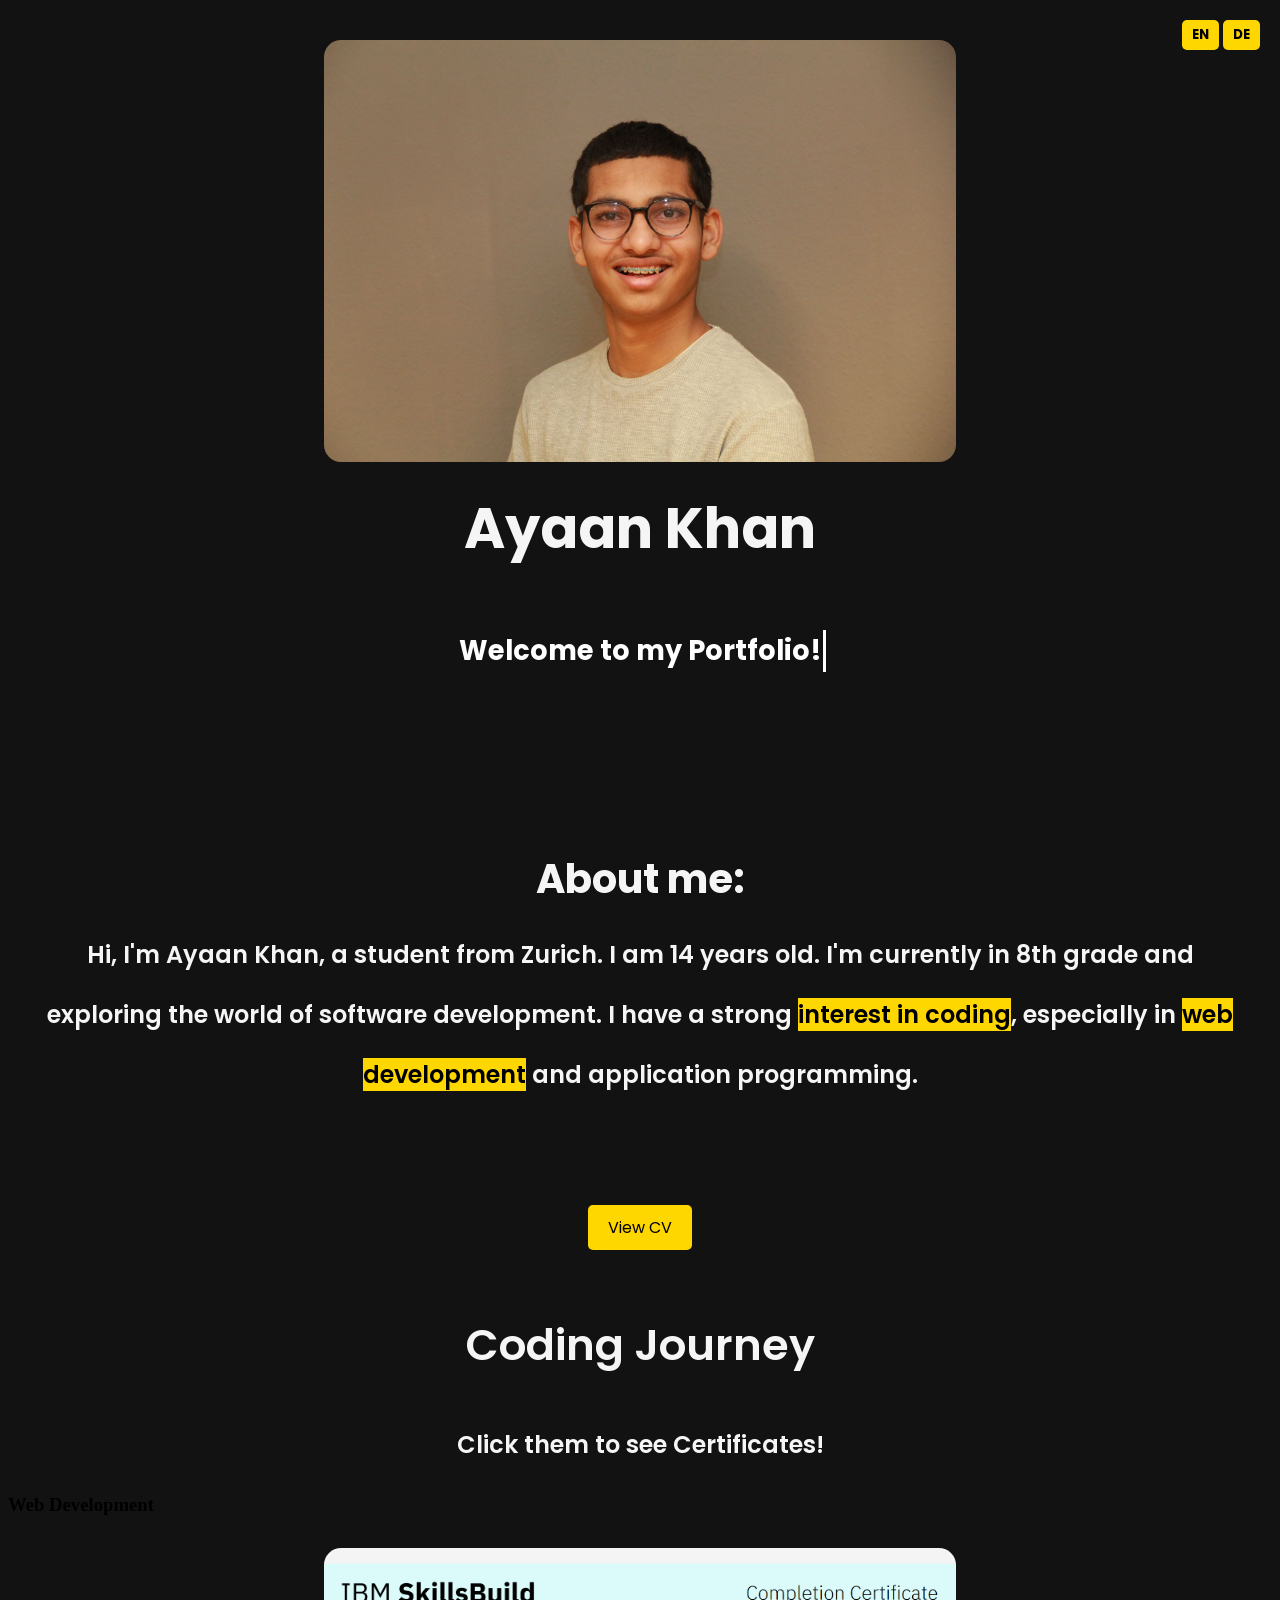
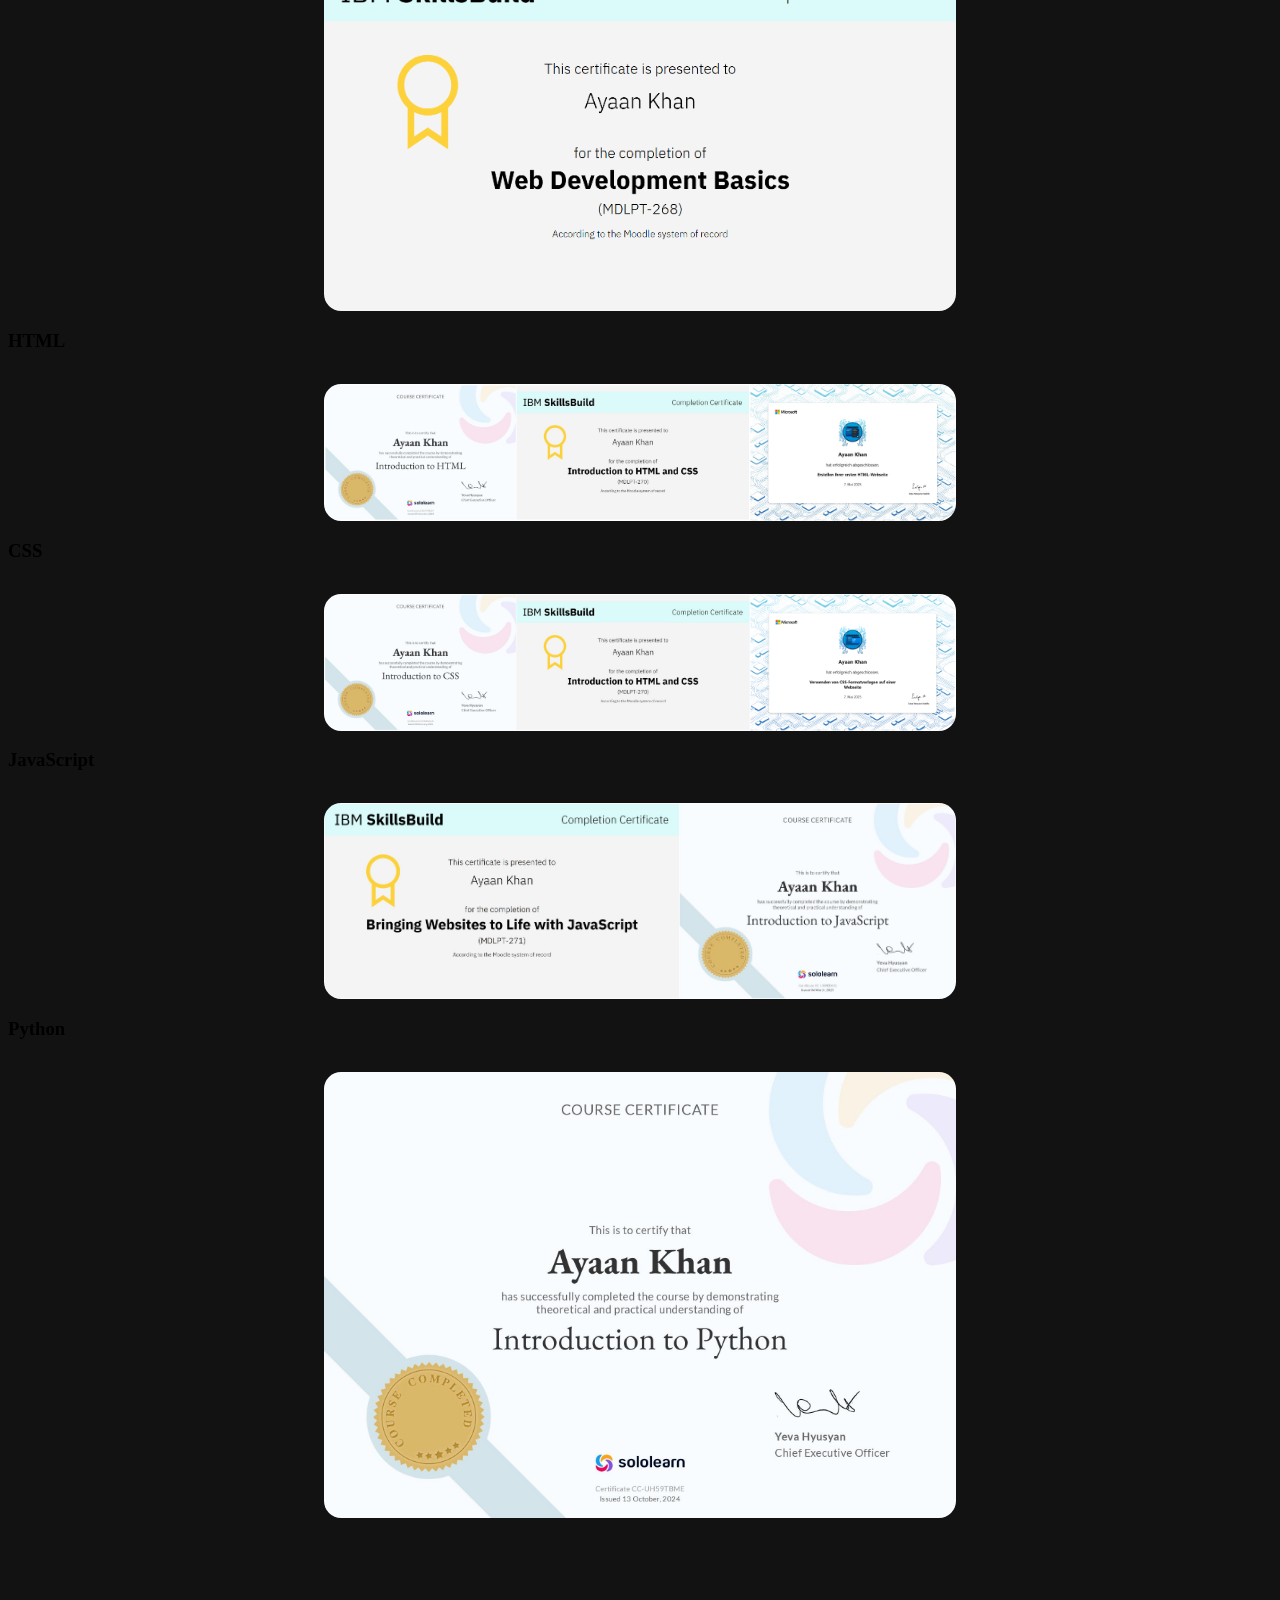
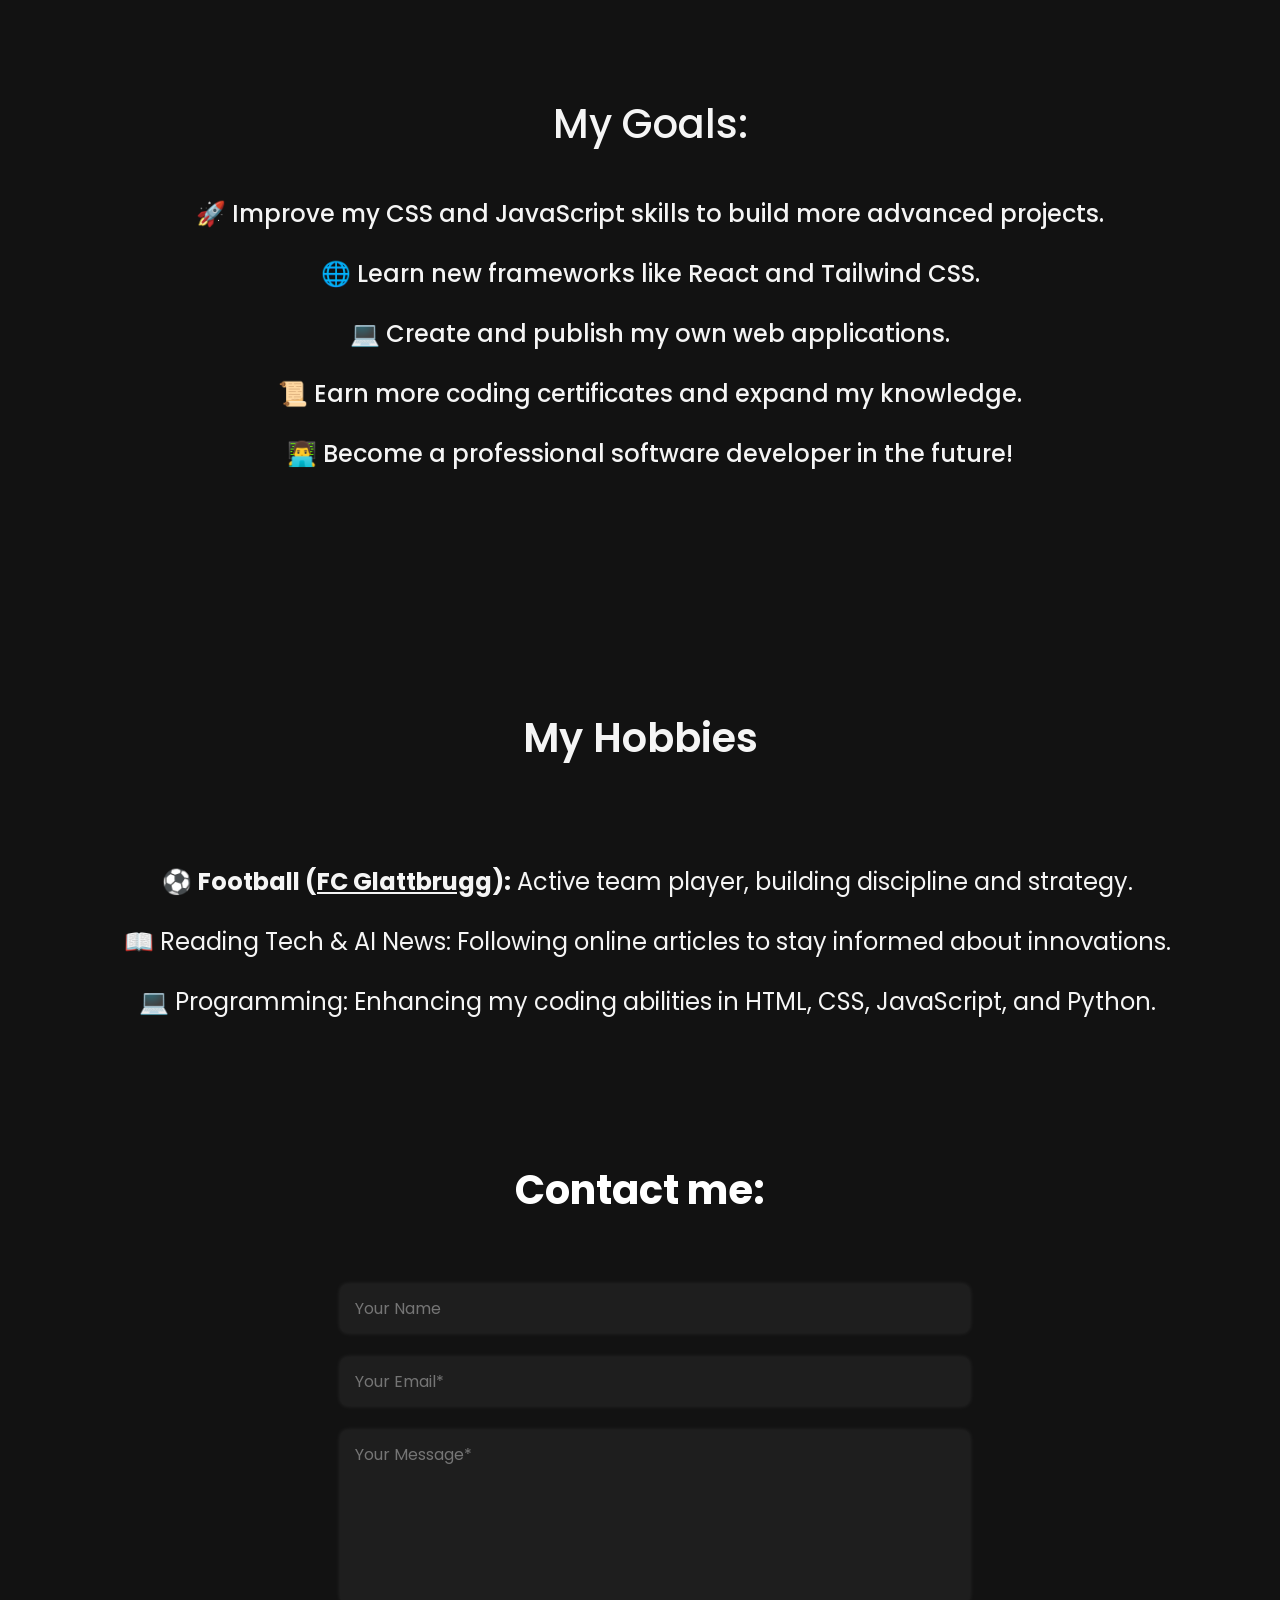
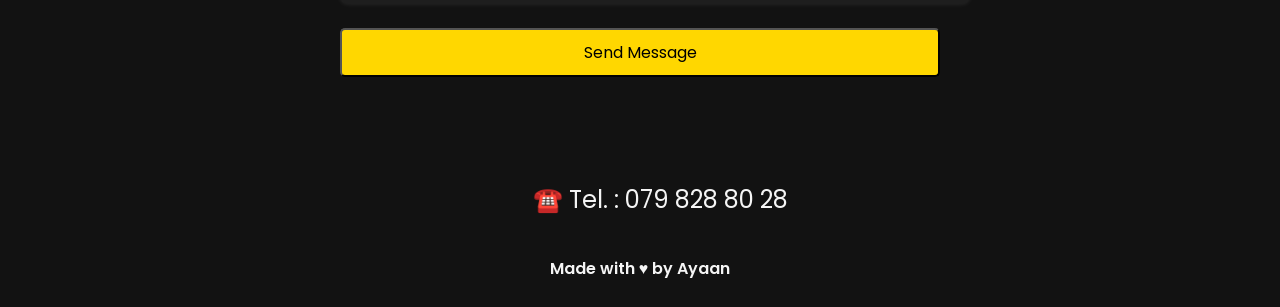
==== index.html @ 6a1c7339 "Update index.html" ====
<!DOCTYPE html>
<html lang="en">
  <head>
    <meta charset="UTF-8" />
    <meta name="viewport" content="width=device-width, initial-scale=1.0" />
    <link rel="stylesheet" href="style.css" />
    <link rel="preconnect" href="https://fonts.googleapis.com" />
    <link rel="preconnect" href="https://fonts.gstatic.com" crossorigin />
    <link rel="icon" type="image/png" href="android-chrome-192x192.png" />
    <link
      href="https://fonts.googleapis.com/css2?family=Poppins:wght@100;400;700&display=swap"
      rel="stylesheet"
    />
    <link href="https://unpkg.com/aos@2.3.1/dist/aos.css" rel="stylesheet" />
    <title>Ayaan Portfolio</title>
  </head>

  <body>
    <script>
      function reloadPage() {
        location.reload();
      }
    </script>
    <div class="language-switch">
      <button onclick="reloadPage()">EN</button>
      <button onclick="setLanguage('de')">DE</button>
    </div>

    <div data-aos="fade-down" data-aos-anchor-placement="top-bottom" data-aos-duration="1000">
      <img src="Ayaan_Photo1.jpeg" alt="" />
    </div>

    <h1 class="ayaan" data-lang-en="Ayaan Khan" data-lang-de="Ayaan Khan">
      Ayaan Khan
    </h1>

    <div class="container">
      <div>
        <h3 class="heading" data-lang-en="Welcome to my Portfolio!" data-lang-de="Willkommen in meinem Portfolio!">
          Welcome to my Portfolio!
        </h3>
      </div>
    </div>

    <div data-aos="fade-up" data-aos-duration="3000">
      <h5 class="text" data-lang-en="About me:" data-lang-de="Über mich:">About me:</h5>
      <p class="about_me" data-lang-en="Hi, I'm Ayaan Khan..." data-lang-de="Hallo, ich bin Ayaan Khan...">
        Hi, I'm Ayaan Khan, a student from Zurich. I am 14 years old. I'm currently in 8th grade and exploring the world of software development.
        I have a strong <span>interest in coding</span>, especially in <span>web development</span> and application programming.
      </p>
    </div>

    <div class="container" data-aos="fade-up" data-aos-duration="3000">
      <a href="CV_Aktuell_Bearbeitung.pdf" target="_blank" class="CV">View CV</a>
    </div>

    <div data-aos="fade-up" data-aos-duration="3000">
      <p class="dont_read" data-lang-en="Coding Journey" data-lang-de="Programmierreise">Coding Journey</p>
    </div>

    <div data-aos="fade-up" data-aos-duration="2500">
      <p class="hi" data-lang-en="Click them to see Certificates!" data-lang-de="Klicken Sie darauf, um Zertifikate zu sehen!">
        Click them to see Certificates!
      </p>
    </div>

    <section class="coding-journey">

  <div class="certificates-grid">
    <div class="certificate-item">
      <h3>Web Development</h3>
      <img src="IBM_Web development basics.png" alt="Web Development Certificate">
    </div>
    <div class="certificate-item">
      <h3>HTML</h3>
      <img src="Ayaan_HTML_Diplome.jpg" alt="HTML Certificate">
    </div>
    <div class="certificate-item">
      <h3>CSS</h3>
      <img src="Ayaan_CSS_Diplome.png" alt="CSS Certificate">
    </div>
    <div class="certificate-item">
      <h3>JavaScript</h3>
      <img src="Ayaan_JavaScript_Diplome.jpg" alt="JavaScript Certificate">
    </div>
    <div class="certificate-item">
      <h3>Python</h3>
      <img src="Ayaan_Diplom_Python.jpg" alt="Python Certificate">
    </div>
  </div>
</section>
    <!-- End Certificates -->

    <div data-aos="fade-up" data-aos-duration="3000"><p class="See"><br /></p></div>

    <div data-aos="fade-up" data-aos-duration="3000">
      <ul class="Goals">
        <li class="my_Goals" data-lang-en="My Goals:" data-lang-de="Meine Ziele:">My Goals:</li>
        <li data-lang-en="🚀 Improve my CSS..." data-lang-de="🚀 Verbessere meine CSS...">
          🚀 Improve my CSS and JavaScript skills to build more advanced projects.
        </li>
        <li data-lang-en="🌐 Learn new frameworks..." data-lang-de="🌐 Lerne neue Frameworks...">
          🌐 Learn new frameworks like React and Tailwind CSS.
        </li>
        <li data-lang-en="💻 Create and publish..." data-lang-de="💻 Erstelle und veröffentliche...">
          💻 Create and publish my own web applications.
        </li>
        <li data-lang-en="📜 Earn more coding..." data-lang-de="📜 Verdiene mehr Programmierzertifikate...">
          📜 Earn more coding certificates and expand my knowledge.
        </li>
        <li data-lang-en="👨‍💻 Become a professional..." data-lang-de="👨‍💻 Werde ein professioneller...">
          👨‍💻 Become a professional software developer in the future!
        </li>
      </ul>
    </div>

    <div data-aos="fade-up" data-aos-duration="3000"><p class="See"><br /></p></div>

    <div data-aos="fade-up" data-aos-duration="900">
      <p data-lang-en="My Hobbies" data-lang-de="Meine Hobbys">My Hobbies</p>
      <ul class="hobbies">
        <li>⚽️ <strong>Football (<a class="fcglattbrugg" href="https://www.fcglattbrugg.ch/" target="_blank">FC Glattbrugg</a>):</strong> Active team player, building discipline and strategy.</li>
        <li>📖 Reading Tech & AI News: Following online articles to stay informed about innovations.</li>
        <li>💻 Programming: Enhancing my coding abilities in HTML, CSS, JavaScript, and Python.</li>
      </ul>
    </div>

    <h6 class="heading_" data-lang-en="Contact me:" data-lang-de="Kontaktiere mich:">Contact me:</h6>

    <div class="contact-form-container" data-aos="fade-up" data-aos-duration="900">
      <form action="https://formsubmit.co/ayaan.khan@sus-opfikon.ch" method="POST" class="contact-form">
        <input type="text" id="name" name="name" class="input" placeholder="Your Name" />
        <input type="email" id="email" name="email" class="input" placeholder="Your Email*" required />
        <textarea id="message" name="message" class="input" rows="6" placeholder="Your Message*" required></textarea>
        <button type="submit" class="CV">Send Message</button>
        <input type="hidden" name="_next" value="https://ayaan-software.github.io/Portfolio/" />
        <input type="hidden" name="_autoresponse" value="Hello, Thank you for reaching out..." />
      </form>
    </div>

    <ul class="div1"><li class="Contact">☎️ Tel. : 079 828 80 28</li></ul>

    <script src="https://unpkg.com/aos@2.3.1/dist/aos.js"></script>
    <script>
      AOS.init();
      function setLanguage(language) {
        const elements = document.querySelectorAll("[data-lang-en]");
        elements.forEach((element) => {
          const key = element.classList[0];
          if (language === "en") {
            element.innerText = element.getAttribute("data-lang-en");
          } else if (language === "de") {
            element.innerText = element.getAttribute("data-lang-de");
          }
        });
      }
    </script>

    <p class="end">Made with ♥ by Ayaan</p>
  </body>
</html>
---- style.css ----
body {
  background-color: #121212;
}


.ayaan {
  font-family: poppins;
  color: #f5f5f5;
  font-size: 3.5rem;
  text-align: center;
  margin-top: 1.5rem;
  margin-bottom: 10px;
  text-decoration: none;
}


html, body {
  max-width: 100%;
  overflow-x: hidden;
}


.container {
  display: flex;
  justify-content: center;
  font-family: poppins;
  color: white;
  font-size: 2.5rem;
  text-align: center;
  margin-top: 2rem;
  padding: bottom 110px;
  margin-inline: auto;
  white-space: nowrap;
  
  
}
.container h3 {
  font-family: Poppins;
  color: #ffffff;
  font-size: 1.7rem;
  margin-inline: auto;
  overflow: hidden;
  white-space: nowrap;
  border-right: 3px solid #ffffff;
  animation: typing 3s steps(22) forwards, blink 0.7s step-end infinite;
}

@keyframes typing {
  from {
    width: 0;
  }
  to {
    width: 100%;
  }
}

@keyframes blink {
  50% {
    border-color: transparent;
  }

}




.heading_ {
  font-family: poppins;
  color: white;
  font-size: 2.5rem;
  text-align: center;
  margin-top: 2rem;
  padding: bottom 50px;
  margin-bottom: 50px;
}

.Skills {
  font-family: poppins;
  color: #f5f5f5;
  font-size: 1.5rem;
  text-align: center;
  margin-top: 1rem;
  margin-bottom: 100px;
  text-decoration: none;
}

.about_me {
  font-family: poppins;
  color: #f5f5f5;
  font-size: 1.5rem;
  text-align: center;
  margin-top: 1rem;
  margin-bottom: 100px;
  margin-left: 30px;
  margin-right: 30px;
  text-decoration: none;
}

.text {
  font-family: poppins;
  color: #f5f5f5;
  font-size: 2.5rem;
  text-align: center;
  margin-top: 150px;
  margin-bottom: 10px;
}

img {
  display: block;
  margin-left: auto;
  margin-right: auto;
  width: 50%;
  height: auto;
  border-radius: 17px;
  margin-top: 2rem;

}

.container {
  display: flex;
  justify-content: center;
  align-items: center;
}

.CV {
  font-family: poppins;
  display: inline-block;
  background-color: #ffd700;
  color: #000;
  padding: 10px 20px;
  font-size: 16px;
  text-decoration: none;
  border-radius: 5px;
  transition: 0.6s ease-in-out;
  margin-bottom: 25px;
}

.CV:hover {
  background-color: #ffa500;
}

span {
  background-color: #ffd700;
  color: #000;
}

.Contact {
  font-family: poppins;
  color: #f5f5f5;
  font-size: 1.5rem;
  text-align: center;
  margin-top: 0.5rem;
  text-decoration: none;
  list-style: none;
  padding-left: 0;
  margin-bottom: 1rem;
}

.div1 {
  justify-content: center;
  align-items: center;
  margin-top: 2rem;
  margin-bottom: 2rem;
}

.See {
  font-family: poppins;
  color: #f5f5f5;
  font-size: 1.5rem;
  text-align: center;
}

.Links {
  font-family: poppins;
  color: #f5f5f5;
  font-size: 1.5rem;
  text-align: center;
  margin-top: 1rem;
  margin-bottom: 10px;
  text-decoration: underline;
}

.dont_read {
  font-family: poppins;
  color: #f5f5f5;
  font-size: 2.7rem;
  text-align: center;
  margin-top: 1rem;
  margin-bottom: 10px;
  text-decoration: none;
}

.Goals {
  font-family: poppins;
  color: #f5f5f5;
  font-size: 1.5rem;
  text-align: center;
  margin-top: 5rem;
  margin-bottom: 8rem;
  margin-left: -20px;
  text-decoration: none;
  line-height: 2.5;
  list-style-type: none;
  font-weight: 500;
}

.my_Goals {
  font-family: poppins;
  color: #f5f5f5;
  font-size: 2.5rem;
  text-align: center;
  margin-top: 1rem;
  margin-bottom: 10px;
  text-decoration: none;
  list-style-type: none;
}

.hobbies {
   margin-left: -25px;
  font-family: poppins;
  color: #f5f5f5;
  font-size: 1.5rem;
  text-align: center;
  margin-top: 4rem;
  margin-bottom: 8rem;
  text-decoration: none;
  line-height: 2.5;
  list-style-type: none;
}

p {
  font-family: poppins;
  color: #f5f5f5;
  font-size: 2.5rem;
  text-align: center;
  margin-top: 1rem;
  margin-bottom: 10px;
  text-decoration: none;
  list-style-type: none;
  line-height: 2.5;
  font-weight: 600;
}

.hi {
  font-family: poppins;
  color: #f5f5f5;
  font-size: 1.5rem;
  text-align: center;
  margin-top: 1rem;
  margin-bottom: 10px;
  text-decoration: none;
  list-style-type: none;
  line-height: 2.5;
  font-weight: 600;
}

.fcglattbrugg {
  font-family: poppins;
  color: #f5f5f5;
  font-size: 1.5rem;
  text-align: center;
  margin-top: 1rem;
  margin-bottom: 10px;
  text-decoration: baseline;
  list-style-type: none;
}

.contact-form-container {
  display: flex;
  flex-direction: column;
  align-items: center;
  margin-top: 4rem;
  margin-bottom: 5rem;
  padding: 0 1rem;
}

.contact-form {
  width: 100%;
  max-width: 600px;
  display: flex;
  flex-direction: column;
  gap: 1.5rem;
}

.input {
  font-family: poppins;
  font-size: 1rem;
  background-color: #1e1e1e;
  color: #f5f5f5;
  padding: 12px 15px;
  border-radius: 8px;
  border: none;
  box-shadow: 0 0 5px rgba(255, 255, 255, 0.1);
  width: 100%;
  resize: none;
}

.input:focus {
  outline: none;
  border: 2px solid #ffd700;
  background-color: #252525;
}

.end {
  font-family: poppins;
  color: #f5f5f5;
  font-size: 1rem;
  text-align: center;
}

a {
  transition: all 0.5s ease-in-out;
}

.Skills:hover {
  color: #ffd700;
}

.language-switch {
  position: absolute;
  top: 20px;
  right: 20px;
  z-index: 1000;
}

.language-switch button {
  background-color: #ffd700;
  color: #000;
  border: none;
  padding: 5px 10px;
  margin-left: 0px;
  border-radius: 5px;
  font-family: poppins;
  cursor: pointer;
  font-weight: bold;
  transition: background-color 0.3s ease;
}

.language-switch button:hover {
  background-color: #ffa500;
}
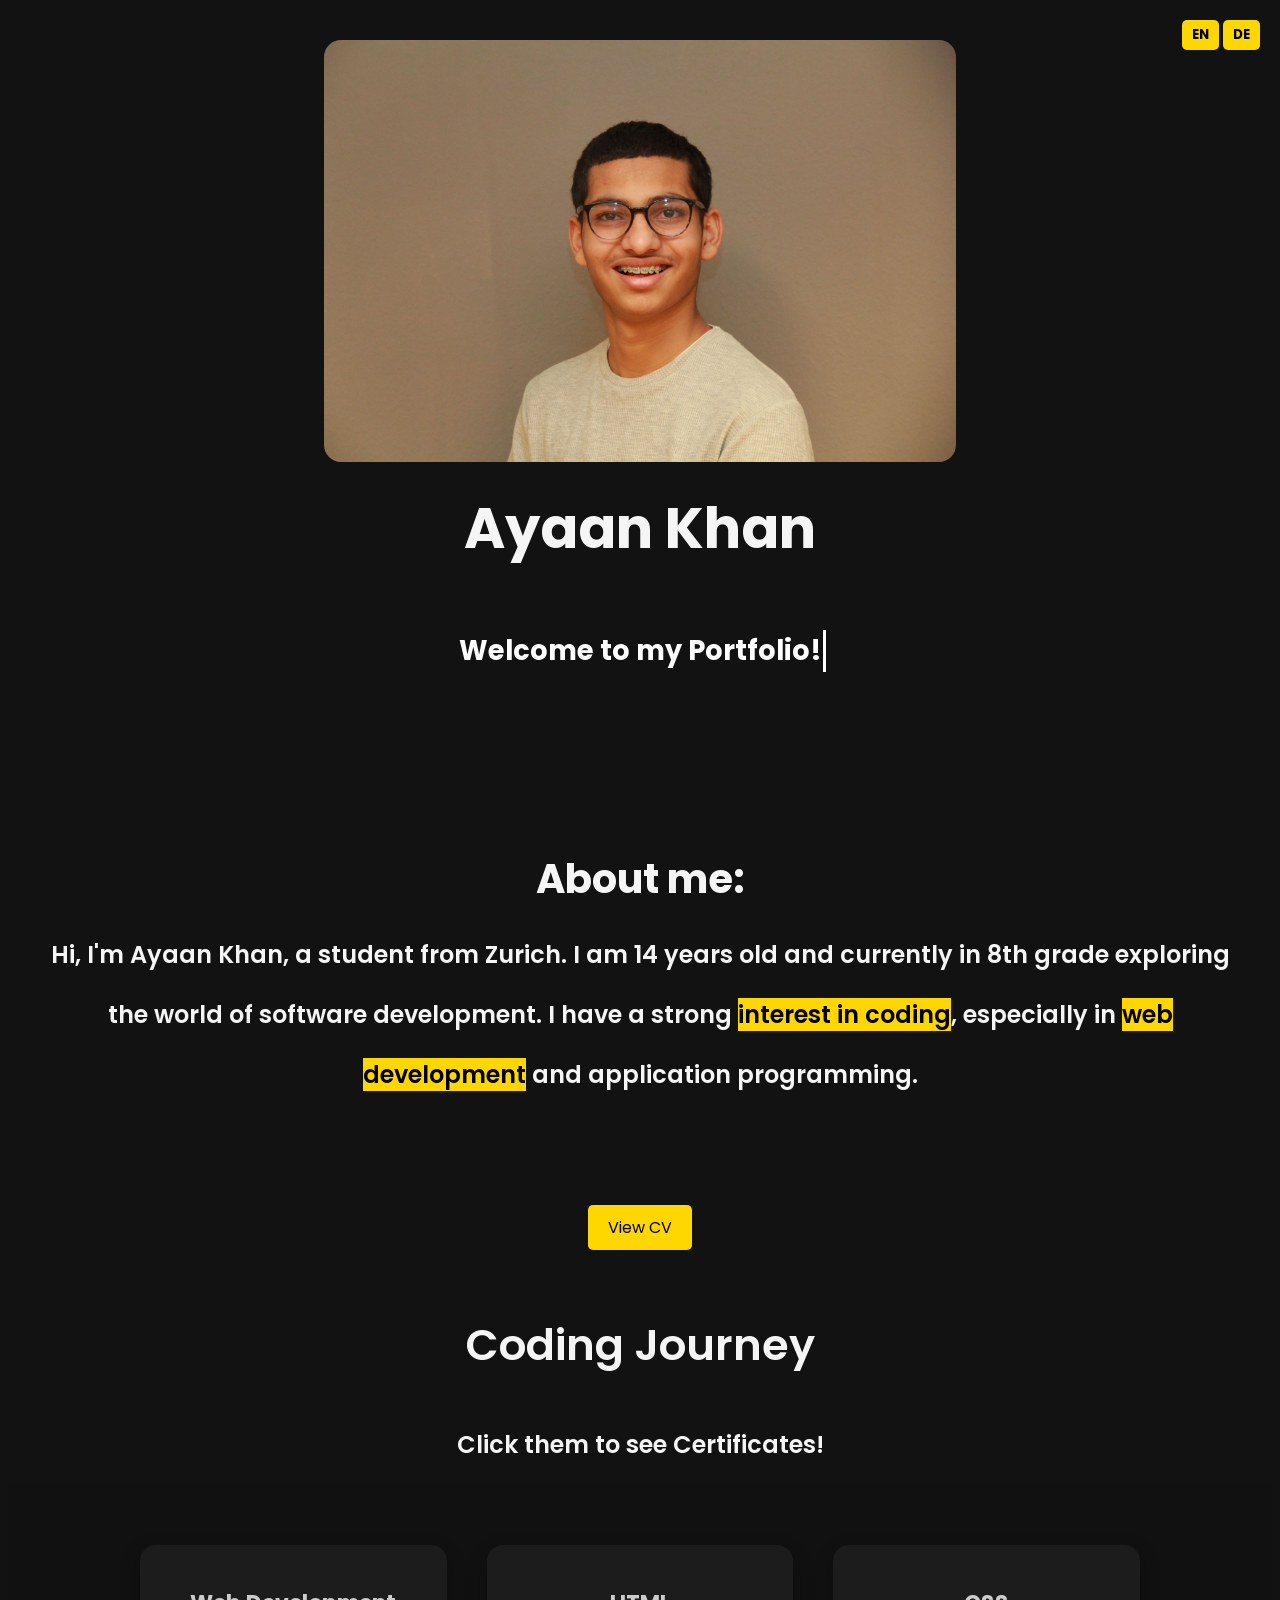
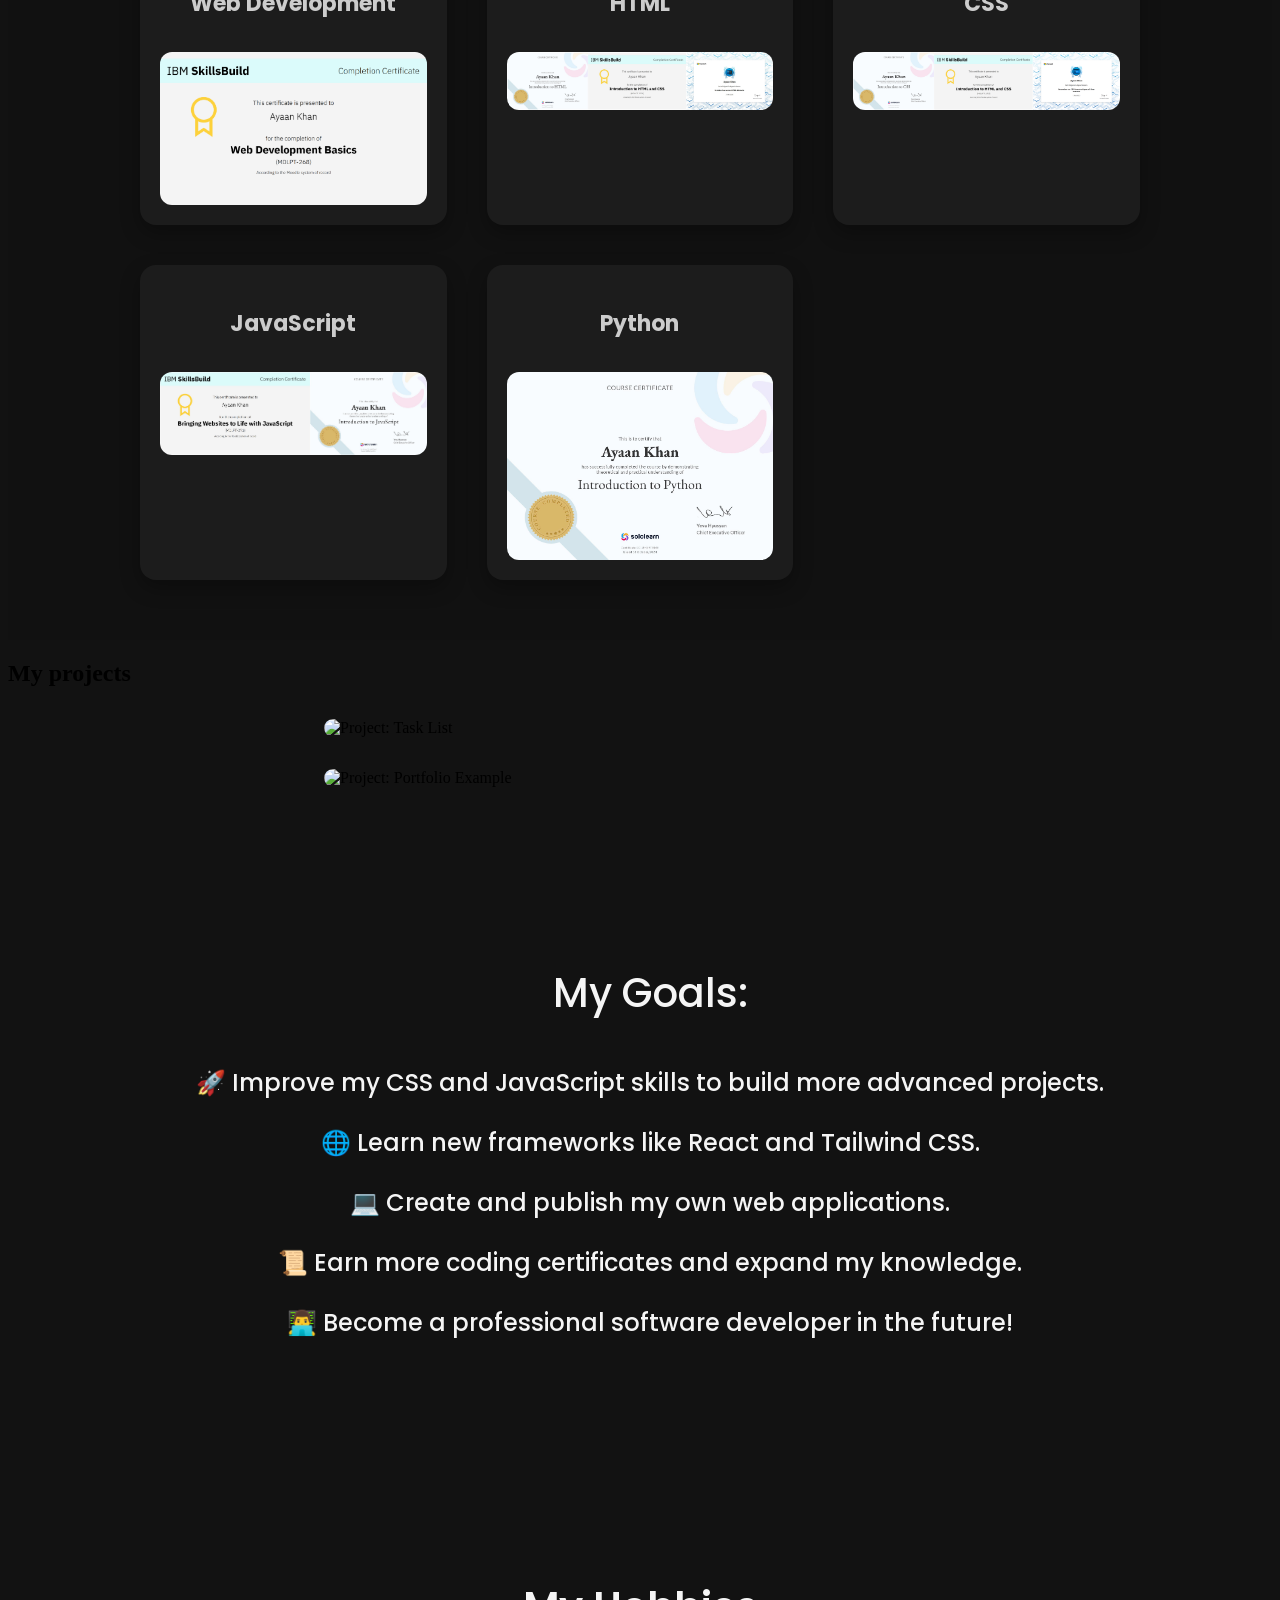
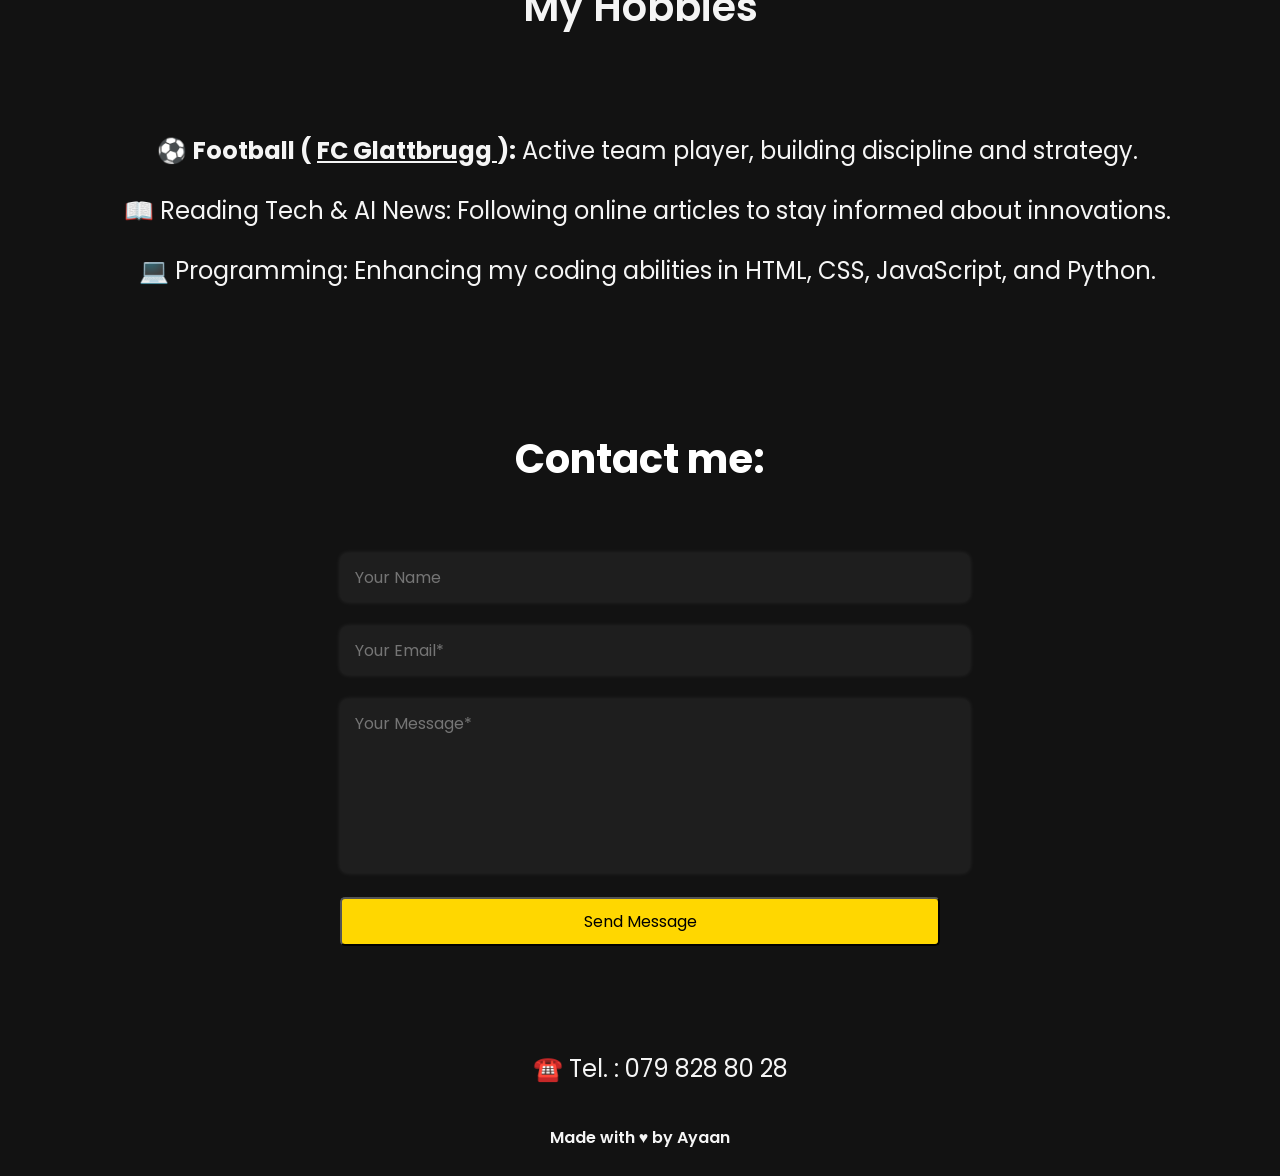
==== commit 6b3a4cc9: "Update index.html" ====
--- a/index.html
+++ b/index.html
@@ -20,14 +20,28 @@
       function reloadPage() {
         location.reload();
       }
+      function setLanguage(language) {
+        const elements = document.querySelectorAll("[data-lang-en]");
+        elements.forEach((el) => {
+          el.innerHTML =
+            language === "de"
+              ? el.getAttribute("data-lang-de")
+              : el.getAttribute("data-lang-en");
+        });
+      }
     </script>
+
     <div class="language-switch">
       <button onclick="reloadPage()">EN</button>
       <button onclick="setLanguage('de')">DE</button>
     </div>
 
-    <div data-aos="fade-down" data-aos-anchor-placement="top-bottom" data-aos-duration="1000">
-      <img src="Ayaan_Photo1.jpeg" alt="" />
+    <div
+      data-aos="fade-down"
+      data-aos-anchor-placement="top-bottom"
+      data-aos-duration="1000"
+    >
+      <img src="Ayaan_Photo1.jpeg" alt="Ayaan Photo" />
     </div>
 
     <h1 class="ayaan" data-lang-en="Ayaan Khan" data-lang-de="Ayaan Khan">
@@ -36,126 +50,286 @@
 
     <div class="container">
       <div>
-        <h3 class="heading" data-lang-en="Welcome to my Portfolio!" data-lang-de="Willkommen in meinem Portfolio!">
+        <h3
+          class="heading"
+          data-lang-en="Welcome to my Portfolio!"
+          data-lang-de="Willkommen in meinem Portfolio!"
+        >
           Welcome to my Portfolio!
         </h3>
       </div>
     </div>
 
     <div data-aos="fade-up" data-aos-duration="3000">
-      <h5 class="text" data-lang-en="About me:" data-lang-de="Über mich:">About me:</h5>
-      <p class="about_me" data-lang-en="Hi, I'm Ayaan Khan..." data-lang-de="Hallo, ich bin Ayaan Khan...">
-        Hi, I'm Ayaan Khan, a student from Zurich. I am 14 years old. I'm currently in 8th grade and exploring the world of software development.
-        I have a strong <span>interest in coding</span>, especially in <span>web development</span> and application programming.
+      <h5 class="text" data-lang-en="About me:" data-lang-de="Über mich:">
+        About me:
+      </h5>
+      <p
+        class="about_me"
+        data-lang-en="Hi, I'm Ayaan Khan, a student from Zurich. I am 14 years old and currently in 8th grade exploring the world of software development. I have a strong interest in coding, especially in web development and application programming."
+        data-lang-de="Hallo, ich bin Ayaan Khan, ein Schüler aus Zürich. Ich bin 14 Jahre alt und besuche die 8. Klasse. Ich entdecke gerade die Welt der Softwareentwicklung. Ich habe ein starkes Interesse am Programmieren, besonders an Webentwicklung und Anwendungsprogrammierung."
+      >
+        Hi, I'm Ayaan Khan, a student from Zurich. I am 14 years old and
+        currently in 8th grade exploring the world of software development. I
+        have a strong <span>interest in coding</span>, especially in
+        <span>web development</span> and application programming.
       </p>
     </div>
 
     <div class="container" data-aos="fade-up" data-aos-duration="3000">
-      <a href="CV_Aktuell_Bearbeitung.pdf" target="_blank" class="CV">View CV</a>
-    </div>
-
-    <div data-aos="fade-up" data-aos-duration="3000">
-      <p class="dont_read" data-lang-en="Coding Journey" data-lang-de="Programmierreise">Coding Journey</p>
+      <a
+        href="CV_Aktuell_Bearbeitung.pdf"
+        target="_blank"
+        class="CV"
+        data-lang-en="View CV"
+        data-lang-de="Lebenslauf anzeigen"
+      >
+        View CV
+      </a>
+    </div>
+
+    <div data-aos="fade-up" data-aos-duration="3000">
+      <p
+        class="dont_read"
+        data-lang-en="Coding Journey"
+        data-lang-de="Meine Programmierreise"
+      >
+        Coding Journey
+      </p>
     </div>
 
     <div data-aos="fade-up" data-aos-duration="2500">
-      <p class="hi" data-lang-en="Click them to see Certificates!" data-lang-de="Klicken Sie darauf, um Zertifikate zu sehen!">
+      <p
+        class="hi"
+        data-lang-en="Click them to see Certificates!"
+        data-lang-de="Klicke darauf, um Zertifikate zu sehen!"
+      >
         Click them to see Certificates!
       </p>
     </div>
 
     <section class="coding-journey">
-
-  <div class="certificates-grid">
-    <div class="certificate-item">
-      <h3>Web Development</h3>
-      <img src="IBM_Web development basics.png" alt="Web Development Certificate">
-    </div>
-    <div class="certificate-item">
-      <h3>HTML</h3>
-      <img src="Ayaan_HTML_Diplome.jpg" alt="HTML Certificate">
-    </div>
-    <div class="certificate-item">
-      <h3>CSS</h3>
-      <img src="Ayaan_CSS_Diplome.png" alt="CSS Certificate">
-    </div>
-    <div class="certificate-item">
-      <h3>JavaScript</h3>
-      <img src="Ayaan_JavaScript_Diplome.jpg" alt="JavaScript Certificate">
-    </div>
-    <div class="certificate-item">
-      <h3>Python</h3>
-      <img src="Ayaan_Diplom_Python.jpg" alt="Python Certificate">
-    </div>
-  </div>
-</section>
-    <!-- End Certificates -->
-
-    <div data-aos="fade-up" data-aos-duration="3000"><p class="See"><br /></p></div>
+      <div class="certificates-grid">
+        <div class="certificate-item">
+          <h3>Web Development</h3>
+          <img
+            src="IBM_Web development basics.png"
+            alt="Web Development Certificate"
+          />
+        </div>
+        <div class="certificate-item">
+          <h3>HTML</h3>
+          <img src="Ayaan_HTML_Diplome.jpg" alt="HTML Certificate" />
+        </div>
+        <div class="certificate-item">
+          <h3>CSS</h3>
+          <img src="Ayaan_CSS_Diplome.png" alt="CSS Certificate" />
+        </div>
+        <div class="certificate-item">
+          <h3>JavaScript</h3>
+          <img
+            src="Ayaan_JavaScript_Diplome.jpg"
+            alt="JavaScript Certificate"
+          />
+        </div>
+        <div class="certificate-item">
+          <h3>Python</h3>
+          <img src="Ayaan_Diplom_Python.jpg" alt="Python Certificate" />
+        </div>
+      </div>
+    </section>
+
+    <h2
+      class="projectsHeading"
+      data-lang-en="My projects"
+      data-lang-de="Meine Projekte"
+    >
+      My projects
+    </h2>
+
+    <div class="projects">
+      <img src="Task list foto .png" alt="Project: Task List" class="task" />
+      <img
+        src="Portfolio examp.png"
+        alt="Project: Portfolio Example"
+        class="task"
+      />
+    </div>
+
+    <div data-aos="fade-up" data-aos-duration="3000">
+      <p class="See"><br /></p>
+    </div>
 
     <div data-aos="fade-up" data-aos-duration="3000">
       <ul class="Goals">
-        <li class="my_Goals" data-lang-en="My Goals:" data-lang-de="Meine Ziele:">My Goals:</li>
-        <li data-lang-en="🚀 Improve my CSS..." data-lang-de="🚀 Verbessere meine CSS...">
-          🚀 Improve my CSS and JavaScript skills to build more advanced projects.
-        </li>
-        <li data-lang-en="🌐 Learn new frameworks..." data-lang-de="🌐 Lerne neue Frameworks...">
+        <li
+          class="my_Goals"
+          data-lang-en="My Goals:"
+          data-lang-de="Meine Ziele:"
+        >
+          My Goals:
+        </li>
+        <li
+          data-lang-en="🚀 Improve my CSS and JavaScript skills to build more advanced projects."
+          data-lang-de="🚀 Verbessere meine CSS- und JavaScript-Kenntnisse, um fortgeschrittene Projekte zu erstellen."
+        >
+          🚀 Improve my CSS and JavaScript skills to build more advanced
+          projects.
+        </li>
+        <li
+          data-lang-en="🌐 Learn new frameworks like React and Tailwind CSS."
+          data-lang-de="🌐 Lerne neue Frameworks wie React und Tailwind CSS."
+        >
           🌐 Learn new frameworks like React and Tailwind CSS.
         </li>
-        <li data-lang-en="💻 Create and publish..." data-lang-de="💻 Erstelle und veröffentliche...">
+        <li
+          data-lang-en="💻 Create and publish my own web applications."
+          data-lang-de="💻 Erstelle und veröffentliche meine eigenen Webanwendungen."
+        >
           💻 Create and publish my own web applications.
         </li>
-        <li data-lang-en="📜 Earn more coding..." data-lang-de="📜 Verdiene mehr Programmierzertifikate...">
+        <li
+          data-lang-en="📜 Earn more coding certificates and expand my knowledge."
+          data-lang-de="📜 Verdiene mehr Programmierzertifikate und erweitere mein Wissen."
+        >
           📜 Earn more coding certificates and expand my knowledge.
         </li>
-        <li data-lang-en="👨‍💻 Become a professional..." data-lang-de="👨‍💻 Werde ein professioneller...">
+        <li
+          data-lang-en="👨‍💻 Become a professional software developer in the future!"
+          data-lang-de="👨‍💻 Werde in Zukunft ein professioneller Softwareentwickler!"
+        >
           👨‍💻 Become a professional software developer in the future!
         </li>
       </ul>
     </div>
 
-    <div data-aos="fade-up" data-aos-duration="3000"><p class="See"><br /></p></div>
+    <div data-aos="fade-up" data-aos-duration="3000">
+      <p class="See"><br /></p>
+    </div>
 
     <div data-aos="fade-up" data-aos-duration="900">
       <p data-lang-en="My Hobbies" data-lang-de="Meine Hobbys">My Hobbies</p>
       <ul class="hobbies">
-        <li>⚽️ <strong>Football (<a class="fcglattbrugg" href="https://www.fcglattbrugg.ch/" target="_blank">FC Glattbrugg</a>):</strong> Active team player, building discipline and strategy.</li>
-        <li>📖 Reading Tech & AI News: Following online articles to stay informed about innovations.</li>
-        <li>💻 Programming: Enhancing my coding abilities in HTML, CSS, JavaScript, and Python.</li>
+        <li>
+          ⚽️
+          <strong
+            >Football (
+            <a
+              class="fcglattbrugg"
+              href="https://www.fcglattbrugg.ch/"
+              target="_blank"
+            >
+              FC Glattbrugg
+            </a>
+            ):</strong
+          >
+          Active team player, building discipline and strategy.
+        </li>
+        <li
+          data-lang-en="📖 Reading Tech & AI News: Following online articles to stay informed about innovations."
+          data-lang-de="📖 Tech- & KI-News lesen: Ich verfolge Online-Artikel, um über Innovationen informiert zu bleiben."
+        >
+          📖 Reading Tech & AI News: Following online articles to stay informed
+          about innovations.
+        </li>
+        <li
+          data-lang-en="💻 Programming: Enhancing my coding abilities in HTML, CSS, JavaScript, and Python."
+          data-lang-de="💻 Programmieren: Ich verbessere meine Programmierfähigkeiten in HTML, CSS, JavaScript und Python."
+        >
+          💻 Programming: Enhancing my coding abilities in HTML, CSS,
+          JavaScript, and Python.
+        </li>
       </ul>
     </div>
 
-    <h6 class="heading_" data-lang-en="Contact me:" data-lang-de="Kontaktiere mich:">Contact me:</h6>
-
-    <div class="contact-form-container" data-aos="fade-up" data-aos-duration="900">
-      <form action="https://formsubmit.co/ayaan.khan@sus-opfikon.ch" method="POST" class="contact-form">
-        <input type="text" id="name" name="name" class="input" placeholder="Your Name" />
-        <input type="email" id="email" name="email" class="input" placeholder="Your Email*" required />
-        <textarea id="message" name="message" class="input" rows="6" placeholder="Your Message*" required></textarea>
-        <button type="submit" class="CV">Send Message</button>
-        <input type="hidden" name="_next" value="https://ayaan-software.github.io/Portfolio/" />
-        <input type="hidden" name="_autoresponse" value="Hello, Thank you for reaching out..." />
+    <h6
+      class="heading_"
+      data-lang-en="Contact me:"
+      data-lang-de="Kontaktiere mich:"
+    >
+      Contact me:
+    </h6>
+
+    <div
+      class="contact-form-container"
+      data-aos="fade-up"
+      data-aos-duration="900"
+    >
+      <form
+        action="https://formsubmit.co/ayaan.khan@sus-opfikon.ch"
+        method="POST"
+        class="contact-form"
+      >
+        <input
+          type="text"
+          id="name"
+          name="name"
+          class="input"
+          placeholder="Your Name"
+        />
+        <input
+          type="email"
+          id="email"
+          name="email"
+          class="input"
+          placeholder="Your Email*"
+          required
+        />
+        <textarea
+          id="message"
+          name="message"
+          class="input"
+          rows="6"
+          placeholder="Your Message*"
+          required
+        ></textarea>
+        <button
+          type="submit"
+          class="CV"
+          data-lang-en="Send Message"
+          data-lang-de="Nachricht senden"
+        >
+          Send Message
+        </button>
+        <input
+          type="hidden"
+          name="_next"
+          value="https://ayaan-software.github.io/Portfolio/"
+        />
+        <input
+          type="hidden"
+          name="_autoresponse"
+          value="Hello,
+          Thank you for reaching out through my Portfolio website.
+          I have gotten your message. I will repond to you as soon as possible. for urgent things feel free to call me at: 079 828 80 28.
+          
+           Kind regards
+
+          Ayaan Khan
+
+      
+
+          
+          "
+        />
       </form>
     </div>
 
-    <ul class="div1"><li class="Contact">☎️ Tel. : 079 828 80 28</li></ul>
+    <ul class="div1">
+      <li class="Contact">☎️ Tel. : 079 828 80 28</li>
+    </ul>
 
     <script src="https://unpkg.com/aos@2.3.1/dist/aos.js"></script>
     <script>
       AOS.init();
-      function setLanguage(language) {
-        const elements = document.querySelectorAll("[data-lang-en]");
-        elements.forEach((element) => {
-          const key = element.classList[0];
-          if (language === "en") {
-            element.innerText = element.getAttribute("data-lang-en");
-          } else if (language === "de") {
-            element.innerText = element.getAttribute("data-lang-de");
-          }
-        });
-      }
     </script>
 
-    <p class="end">Made with ♥ by Ayaan</p>
+    <p
+      class="end"
+      data-lang-en="Made with ♥ by Ayaan"
+      data-lang-de="Erstellt mit ♥ von Ayaan"
+    >
+      Made with ♥ by Ayaan
+    </p>
   </body>
 </html>
--- a/style.css
+++ b/style.css
@@ -339,3 +339,65 @@
 .language-switch button:hover {
   background-color: #ffa500;
 }
+
+.coding-journey {
+  text-align: center;
+  padding: 60px 20px;
+  background-color: #111;
+  color: white;
+}
+
+.section-title {
+  font-size: 36px;
+  font-weight: 800;
+  margin-bottom: 10px;
+}
+
+.section-subtitle {
+  font-size: 18px;
+  margin-bottom: 40px;
+  color: #ccc;
+}
+
+.certificates-grid {
+  display: grid;
+  grid-template-columns: repeat(auto-fit, minmax(300px, 1fr));
+  gap: 40px;
+  max-width: 1000px;
+  margin: auto;
+}
+
+.certificate-item {
+  background-color: #1c1c1c;
+  border-radius: 16px;
+  padding: 20px;
+  box-shadow: 0 8px 20px rgba(0, 0, 0, 0.3);
+  transition: transform 0.3s ease;
+}
+
+.certificate-item:hover {
+  transform: translateY(-5px);
+}
+
+.certificate-item h3 {
+  font-size: 22px;
+  margin-bottom: 15px;
+}
+
+.certificate-item img {
+  width: 100%;
+  height: auto;
+  border-radius: 12px;
+}
+.certificate-item  {
+  font-size: 16px;
+  color: #ccc;
+  font-family: poppins;
+}
+
+.coding-journey .section-title {
+  font-family: poppins;
+  font-size: 36px;
+  font-weight: 800;
+  margin-bottom: 10px;
+}
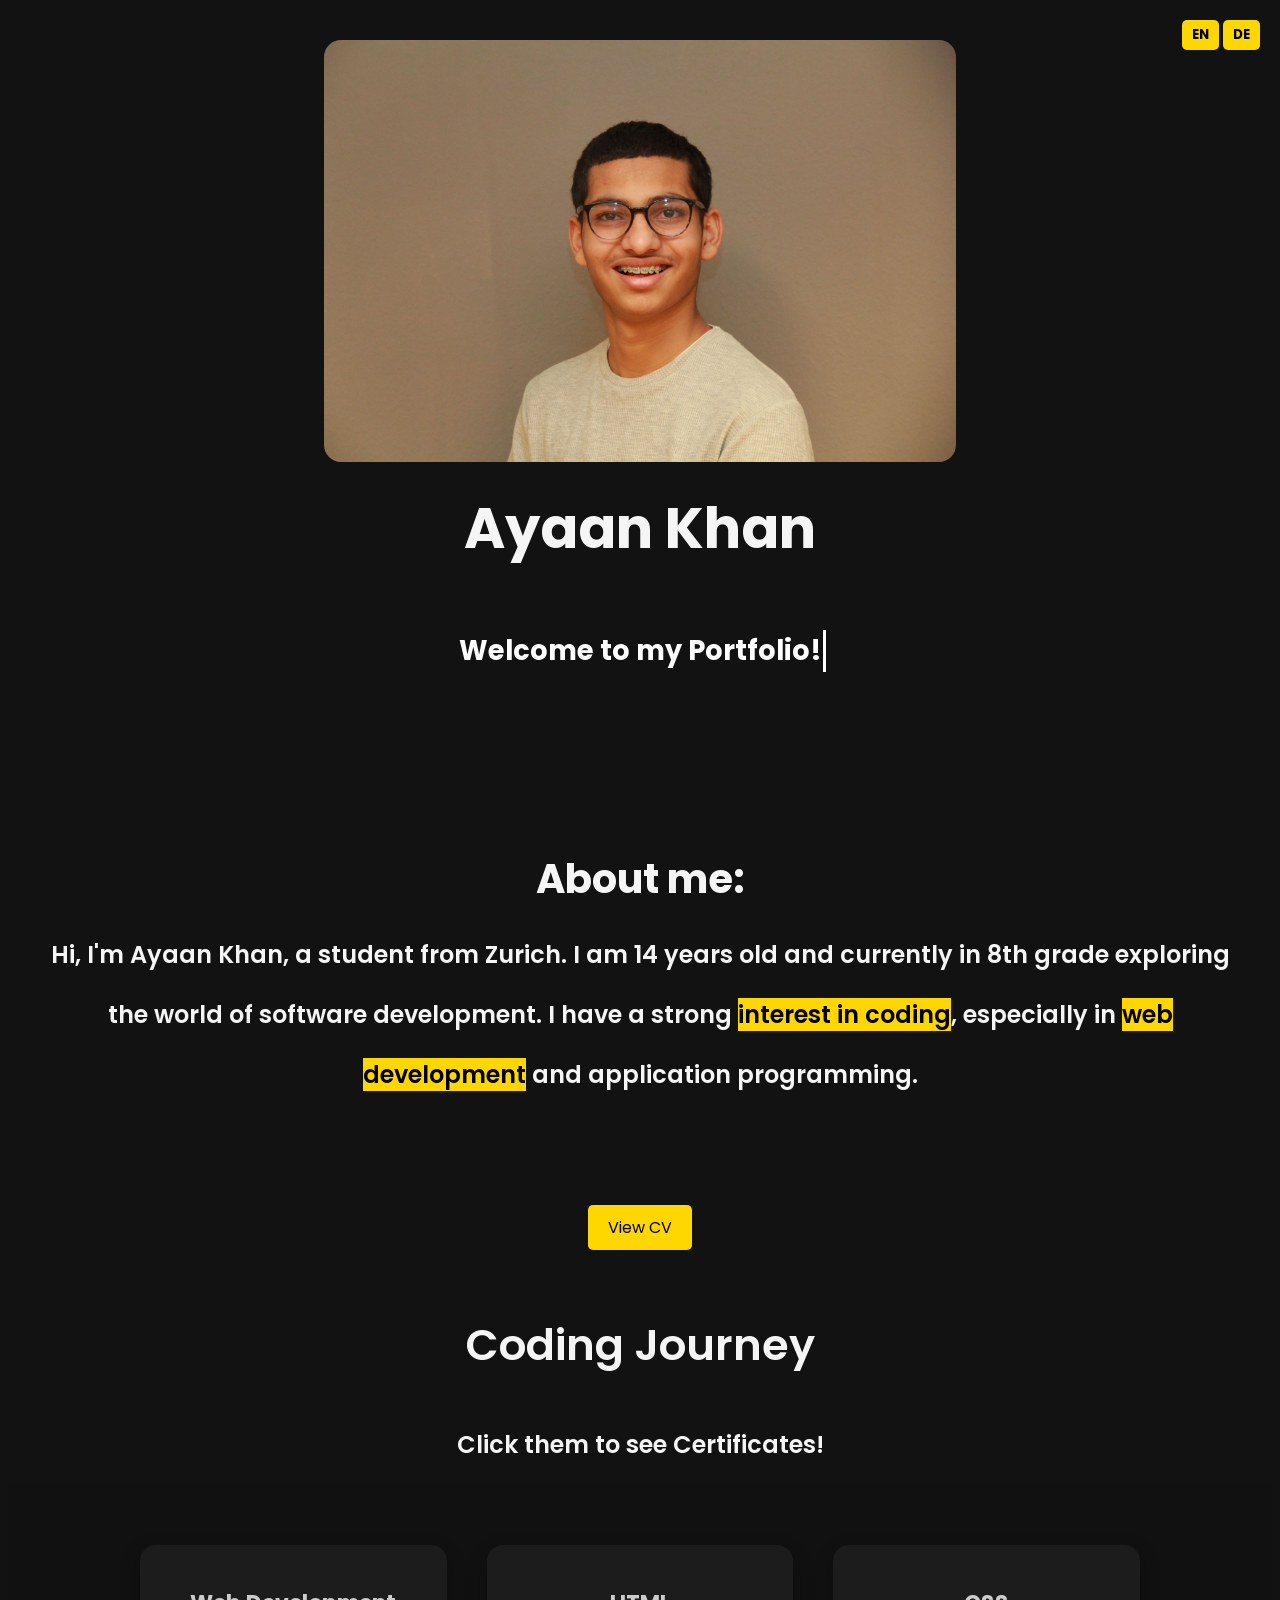
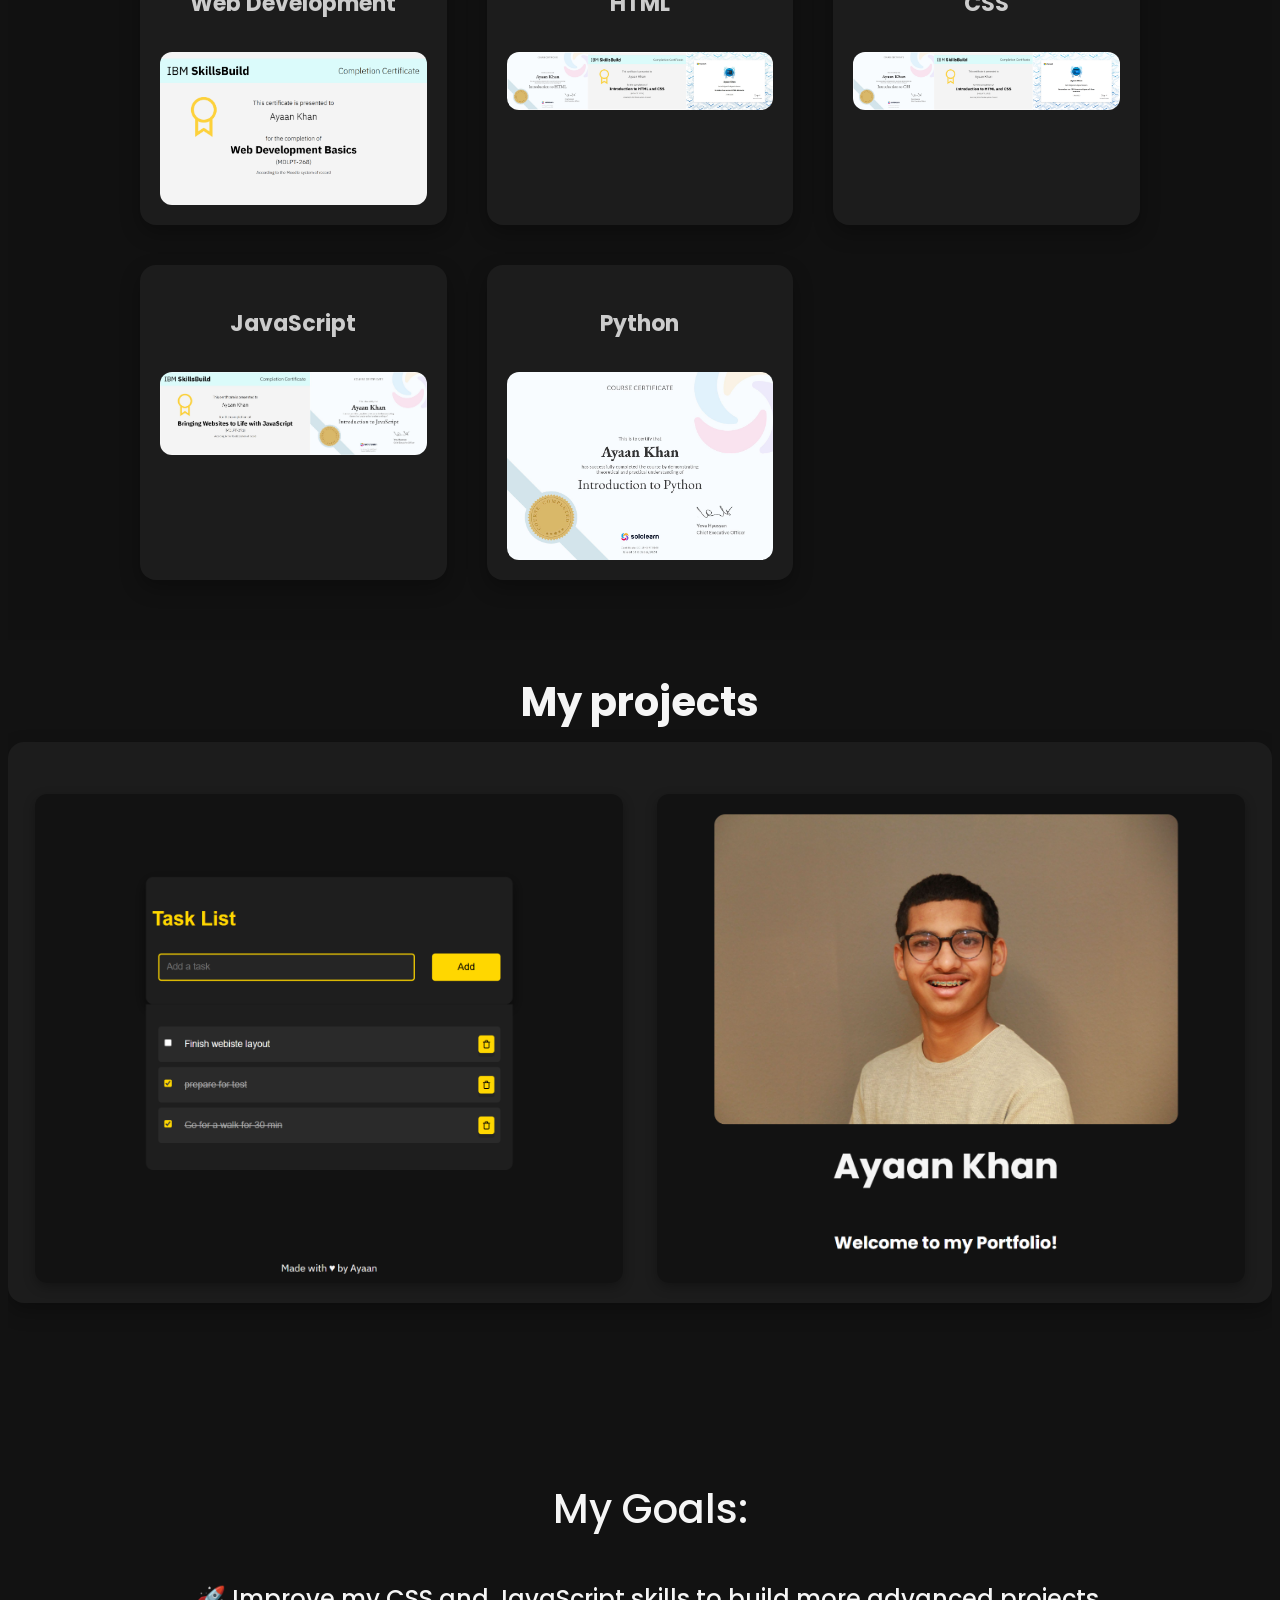
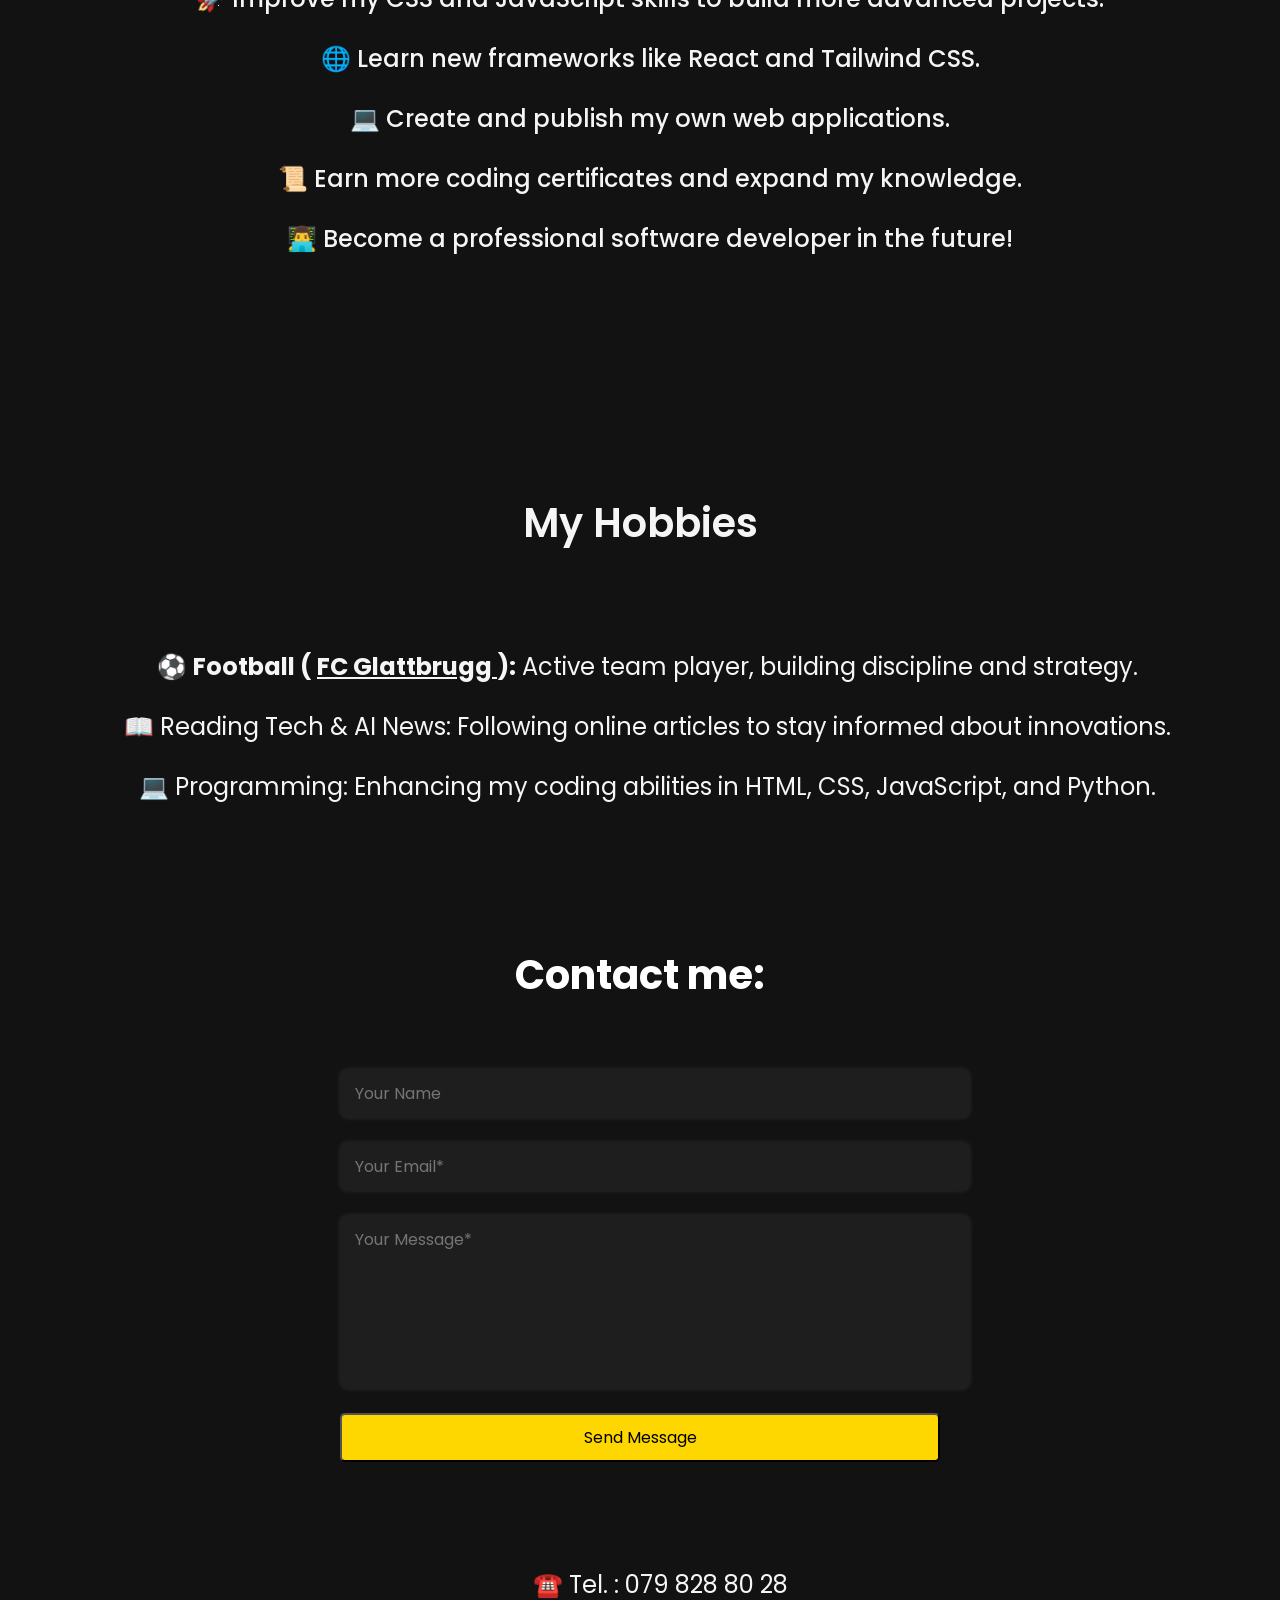
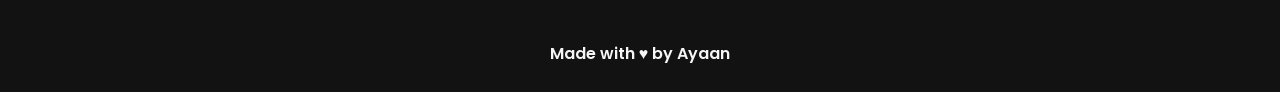
==== commit 63b3476d: "Update index.html" ====
--- a/index.html
+++ b/index.html
@@ -78,7 +78,7 @@
 
     <div class="container" data-aos="fade-up" data-aos-duration="3000">
       <a
-        href="CV_Aktuell_Bearbeitung.pdf"
+        href="CV_Ayaan.pdf"
         target="_blank"
         class="CV"
         data-lang-en="View CV"
--- a/style.css
+++ b/style.css
@@ -2,7 +2,6 @@
   background-color: #121212;
 }
 
-
 .ayaan {
   font-family: poppins;
   color: #f5f5f5;
@@ -13,12 +12,11 @@
   text-decoration: none;
 }
 
-
-html, body {
+html,
+body {
   max-width: 100%;
   overflow-x: hidden;
 }
-
 
 .container {
   display: flex;
@@ -31,8 +29,6 @@
   padding: bottom 110px;
   margin-inline: auto;
   white-space: nowrap;
-  
-  
 }
 .container h3 {
   font-family: Poppins;
@@ -58,11 +54,7 @@
   50% {
     border-color: transparent;
   }
-
-}
-
-
-
+}
 
 .heading_ {
   font-family: poppins;
@@ -113,7 +105,6 @@
   height: auto;
   border-radius: 17px;
   margin-top: 2rem;
-
 }
 
 .container {
@@ -216,7 +207,7 @@
 }
 
 .hobbies {
-   margin-left: -25px;
+  margin-left: -25px;
   font-family: poppins;
   color: #f5f5f5;
   font-size: 1.5rem;
@@ -376,7 +367,7 @@
 }
 
 .certificate-item:hover {
-  transform: translateY(-5px);
+  transform: translateY(-6px);
 }
 
 .certificate-item h3 {
@@ -389,7 +380,7 @@
   height: auto;
   border-radius: 12px;
 }
-.certificate-item  {
+.certificate-item {
   font-size: 16px;
   color: #ccc;
   font-family: poppins;
@@ -401,3 +392,66 @@
   font-weight: 800;
   margin-bottom: 10px;
 }
+
+.lightbox-thumb {
+  cursor: pointer;
+  transition: 0.3s;
+  border-radius: 16px;
+  box-shadow: 0 5px 15px rgba(255, 255, 255, 0.1);
+}
+.lightbox-thumb:hover {
+  opacity: 0.8;
+  transform: scale(1.02);
+}
+
+#lightbox {
+  display: none;
+  position: fixed;
+  top: 0;
+  left: 0;
+  height: 100%;
+  width: 100%;
+  background-color: rgba(0, 0, 0, 0.9);
+  z-index: 9999;
+  justify-content: center;
+  align-items: center;
+}
+
+#lightbox-img {
+  max-width: 90%;
+  max-height: 90%;
+  border-radius: 18px;
+  box-shadow: 0 0 20px rgba(255, 215, 0, 0.4);
+  transition: 0.4s ease;
+}
+
+.projects {
+  display: flex;
+  justify-content: space-between;
+  gap: 20px;
+  background-color: #1c1c1c;
+  border-radius: 16px;
+  padding: 20px;
+  box-shadow: 0 8px 20px rgba(0, 0, 0, 0.3);
+  flex-wrap: wrap;
+}
+
+.task {
+  width: 48%;
+  border-radius: 12px;
+  object-fit: cover;
+  transition: transform 0.3s ease;
+  box-shadow: 0 4px 12px rgba(0, 0, 0, 0.3);
+}
+.projectsHeading {
+  font-family: poppins;
+  color: #f5f5f5;
+  font-size: 2.5rem;
+  text-align: center;
+  margin-top: 2rem;
+  margin-bottom: 10px;
+}
+
+.task:hover {
+  transform: translateY(-8px);
+}
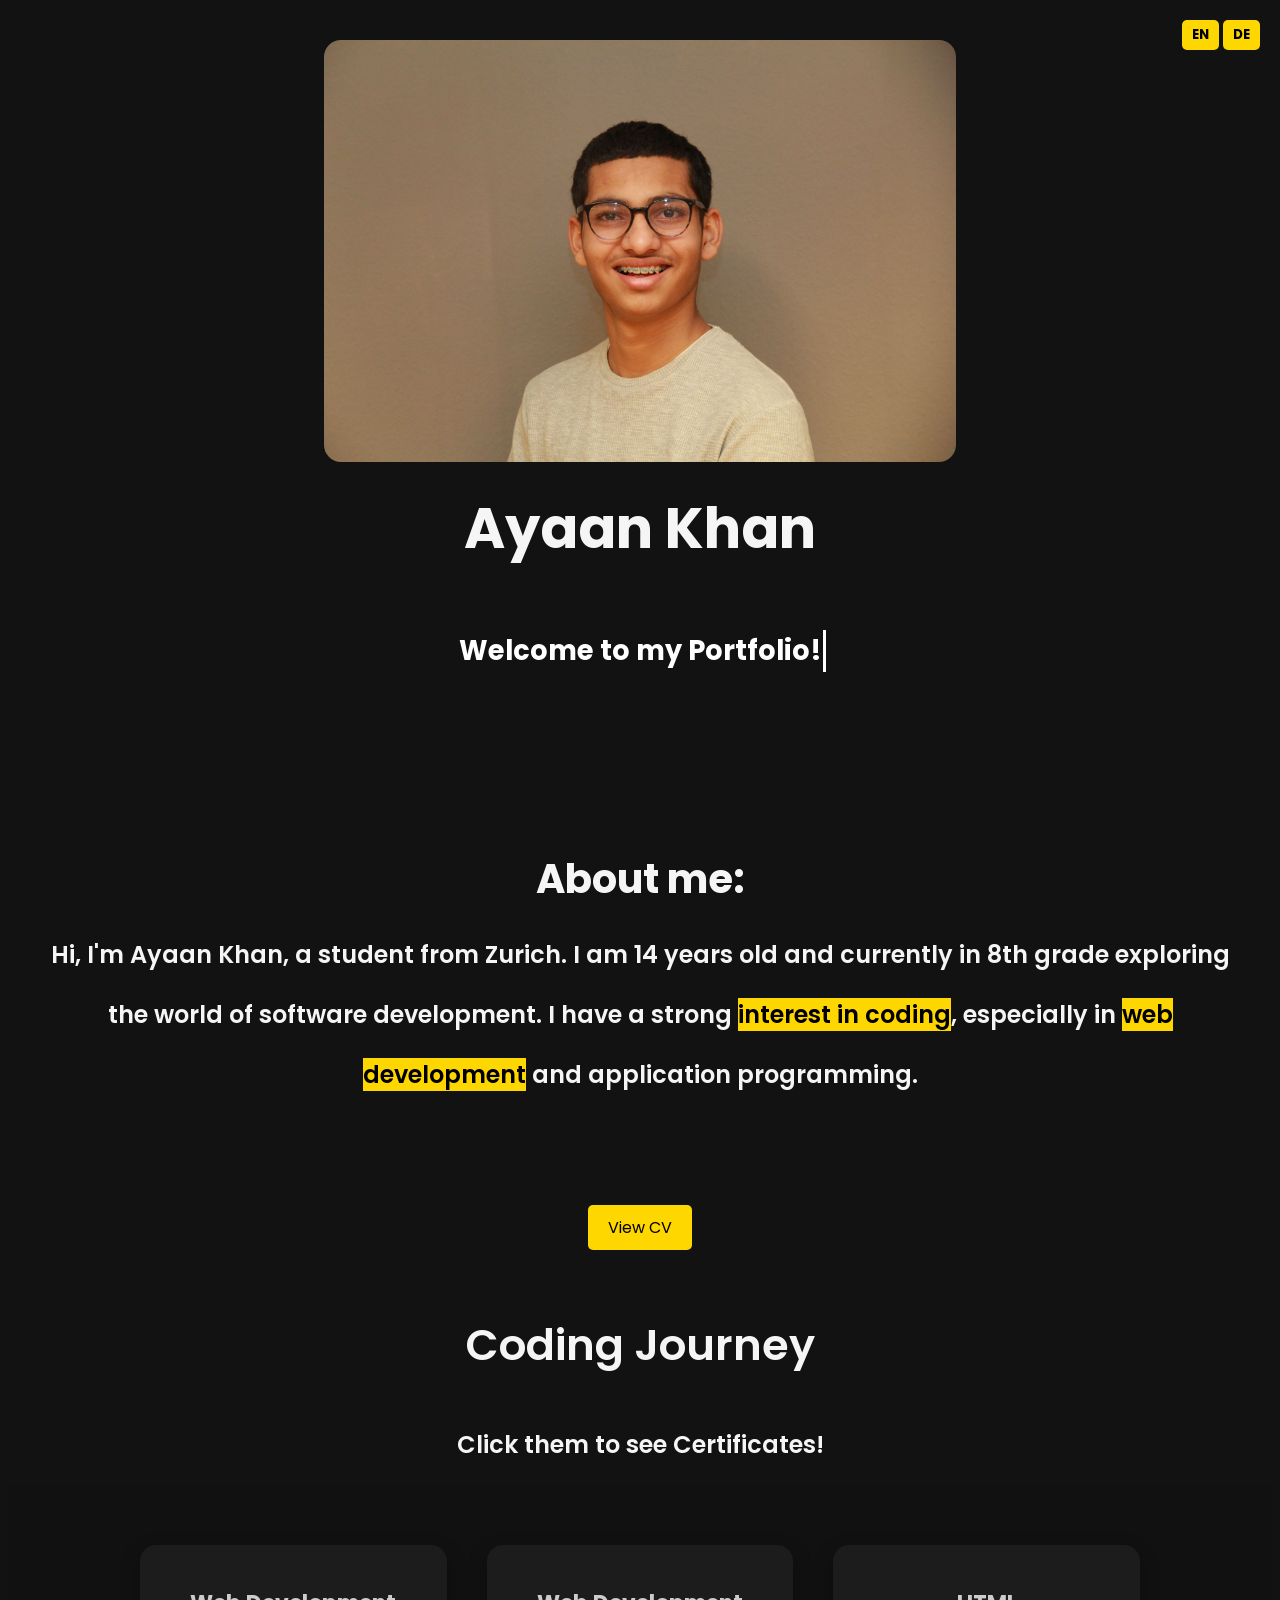
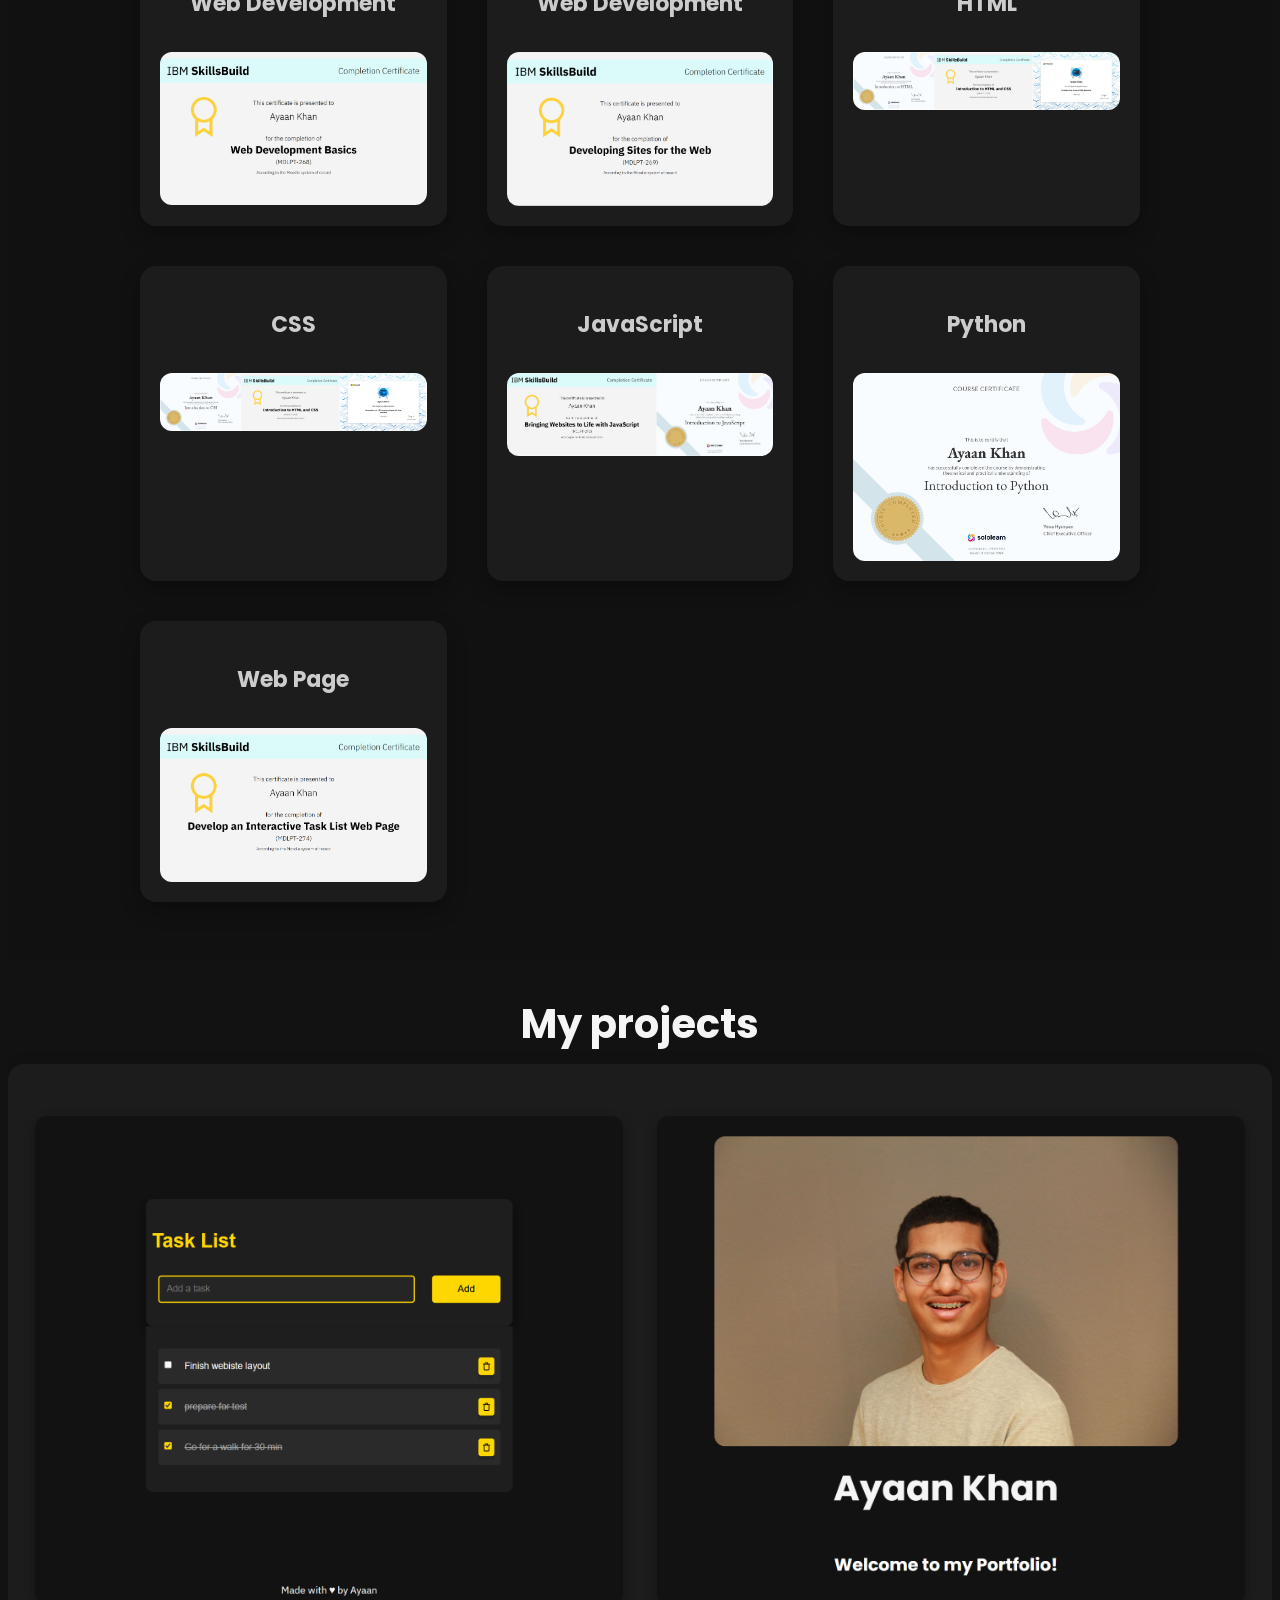
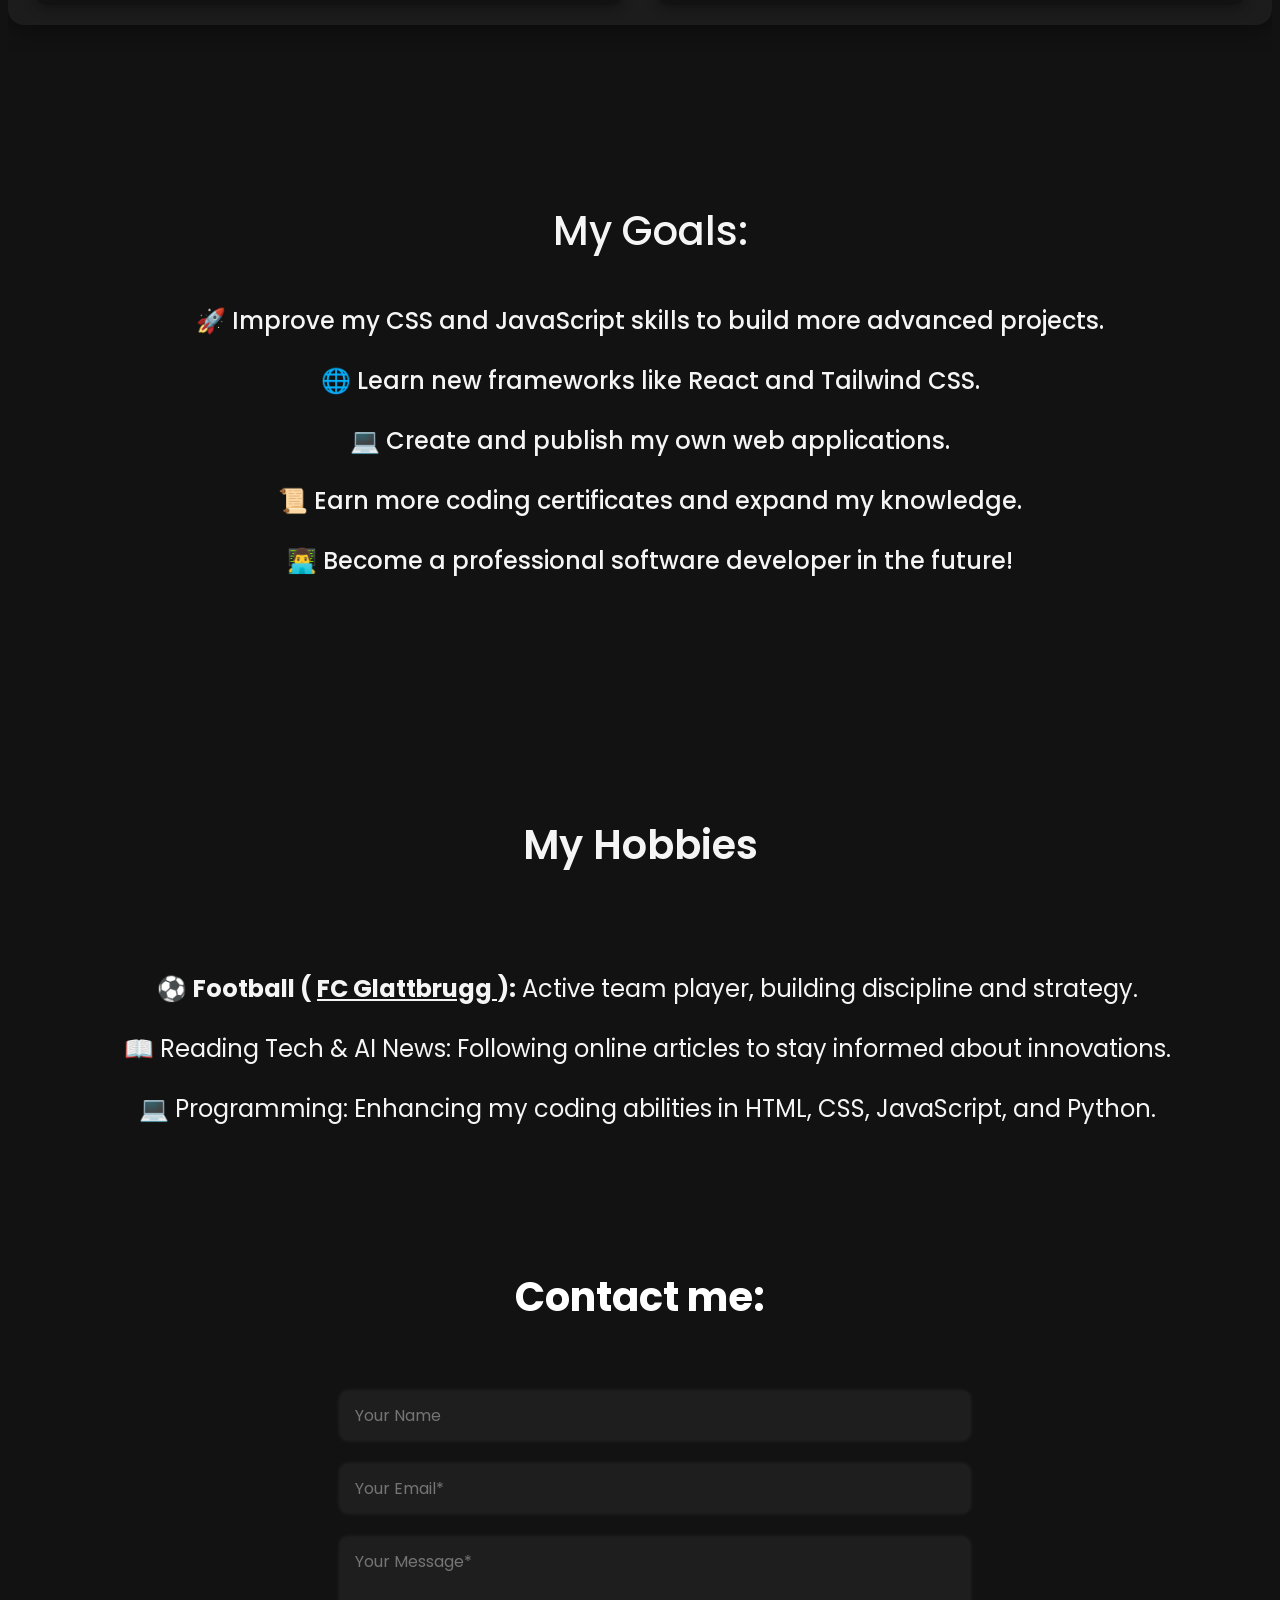
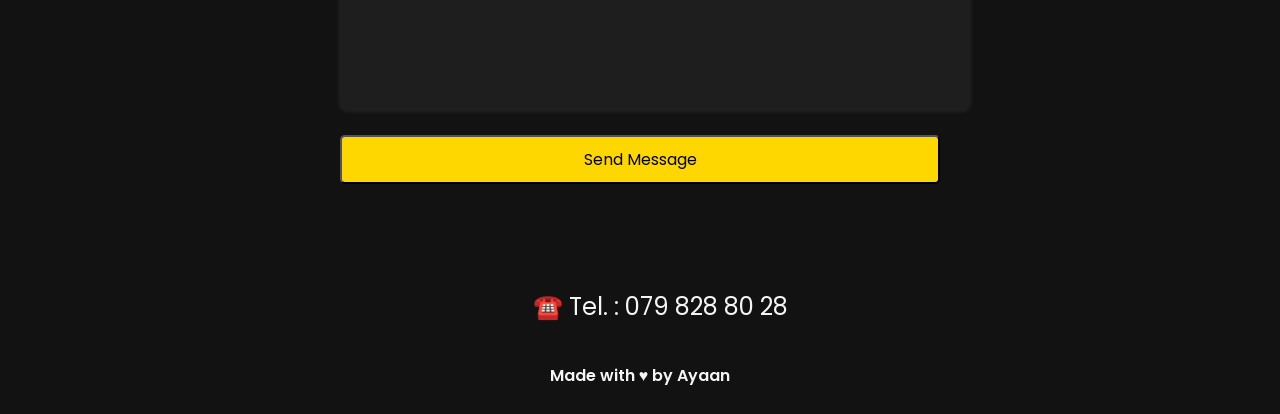
==== commit f5ed4981: "Update index.html" ====
--- a/index.html
+++ b/index.html
@@ -78,7 +78,7 @@
 
     <div class="container" data-aos="fade-up" data-aos-duration="3000">
       <a
-        href="CV_Ayaan.pdf"
+        href="CV_Aktuell_Bearbeitung.pdf"
         target="_blank"
         class="CV"
         data-lang-en="View CV"
@@ -118,6 +118,13 @@
           />
         </div>
         <div class="certificate-item">
+          <h3>Web Development</h3>
+          <img
+            src="IBM_Developing_Web.png"
+            alt="Web Development Certificate"
+          />
+        </div>
+        <div class="certificate-item">
           <h3>HTML</h3>
           <img src="Ayaan_HTML_Diplome.jpg" alt="HTML Certificate" />
         </div>
@@ -135,6 +142,13 @@
         <div class="certificate-item">
           <h3>Python</h3>
           <img src="Ayaan_Diplom_Python.jpg" alt="Python Certificate" />
+        </div>
+        <div class="certificate-item">
+          <h3>Web Page</h3>
+          <img
+            src="tasklist_certifcate.png"
+            alt="Web Development Certificate"
+          />
         </div>
       </div>
     </section>
@@ -299,18 +313,7 @@
         <input
           type="hidden"
           name="_autoresponse"
-          value="Hello,
-          Thank you for reaching out through my Portfolio website.
-          I have gotten your message. I will repond to you as soon as possible. for urgent things feel free to call me at: 079 828 80 28.
-          
-           Kind regards
-
-          Ayaan Khan
-
-      
-
-          
-          "
+          value="Hello, Thank you for reaching out..."
         />
       </form>
     </div>
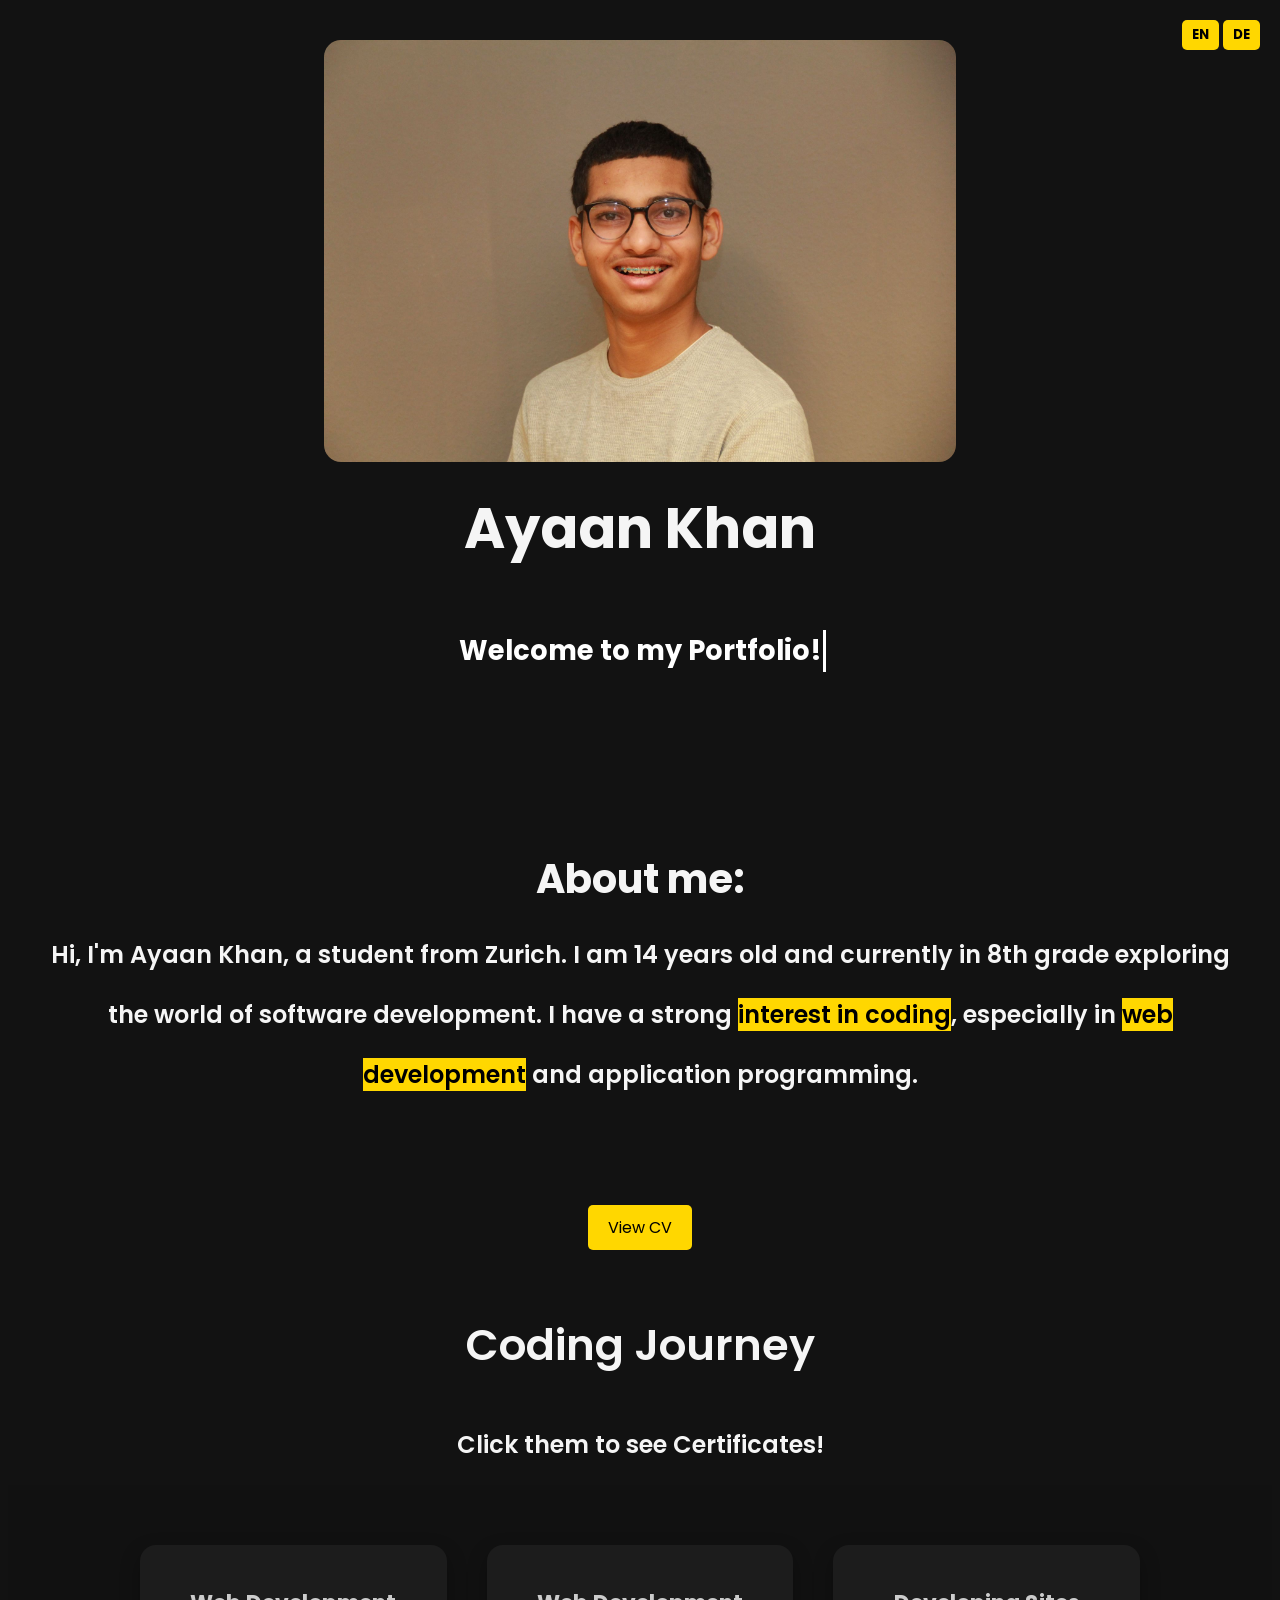
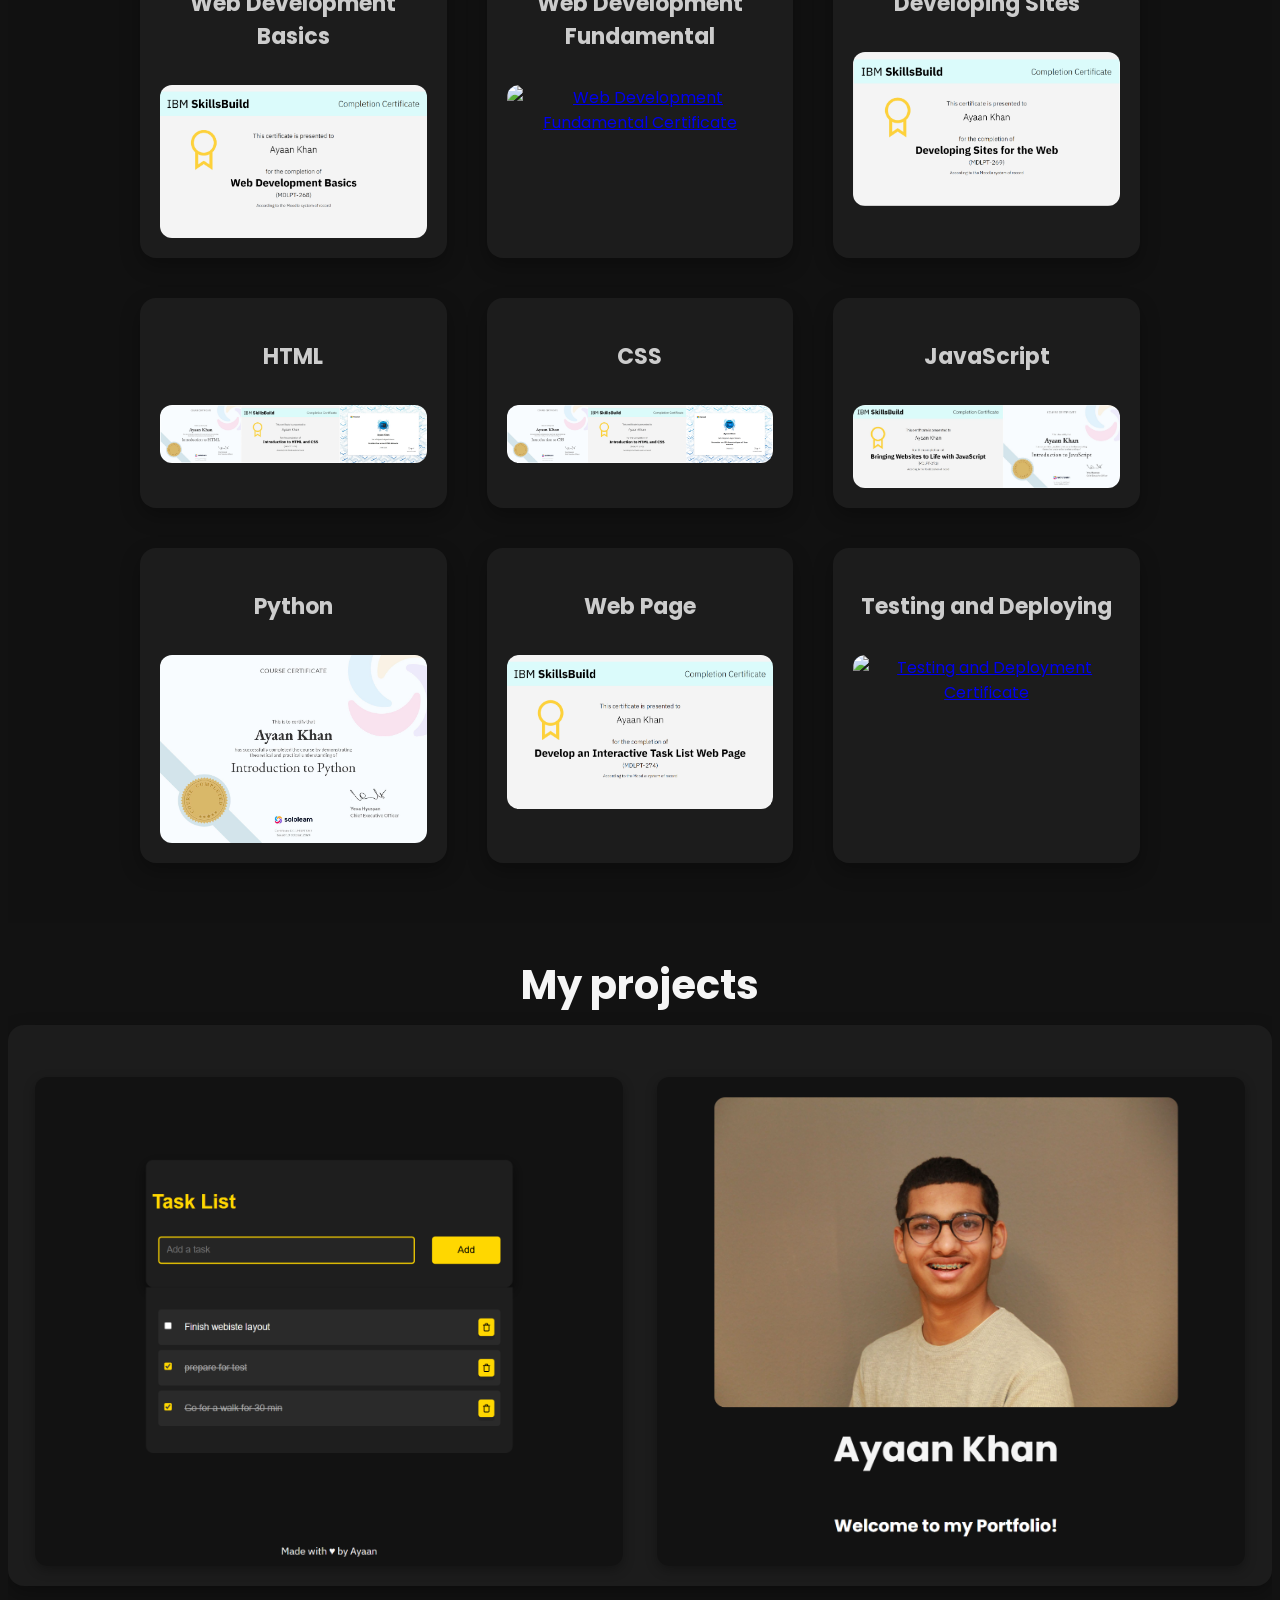
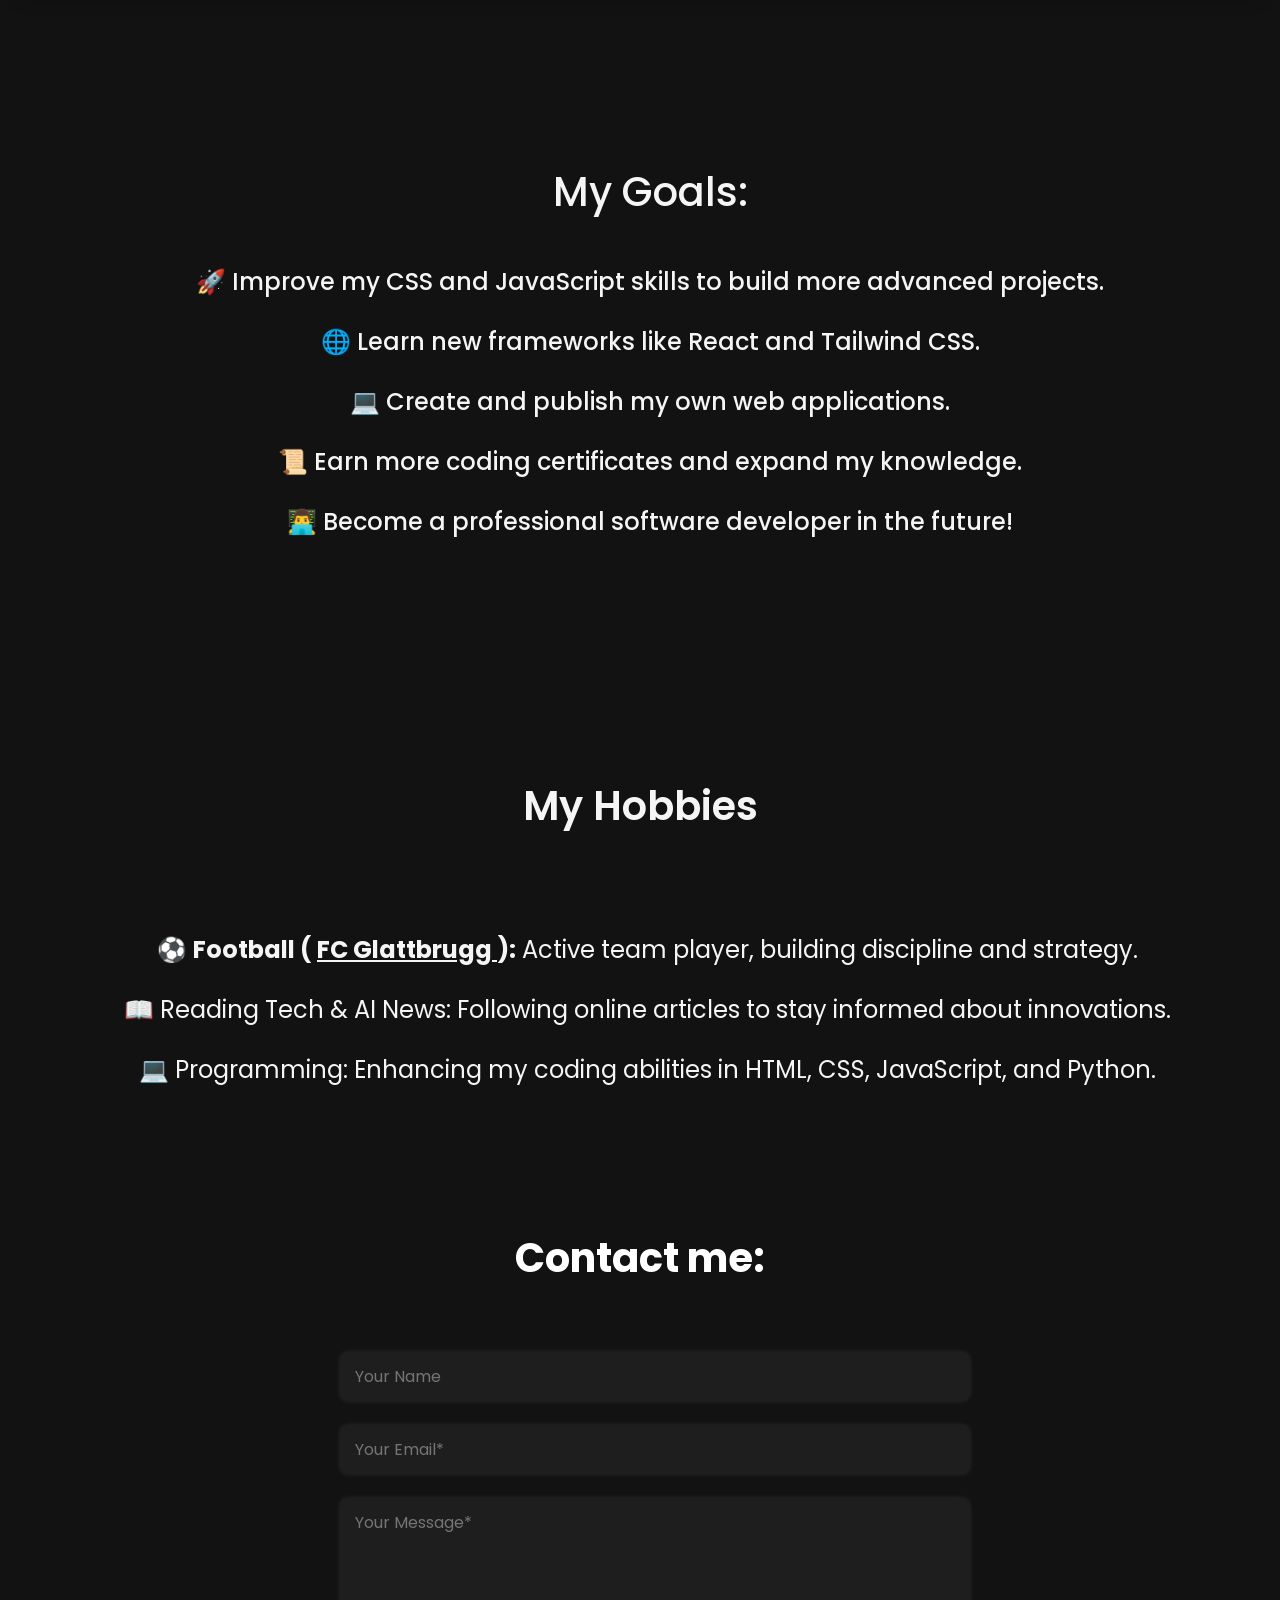
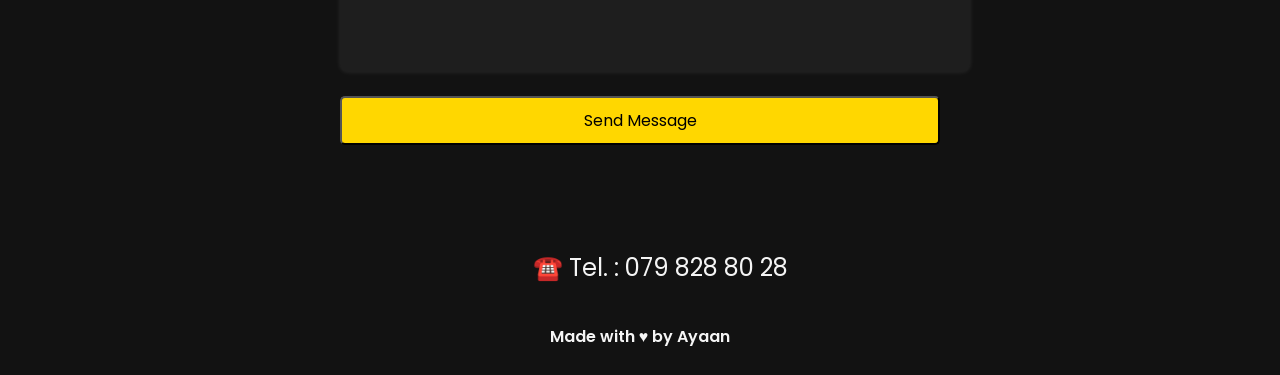
==== commit 7181fa57: "Update index.html" ====
--- a/index.html
+++ b/index.html
@@ -12,6 +12,8 @@
       rel="stylesheet"
     />
     <link href="https://unpkg.com/aos@2.3.1/dist/aos.css" rel="stylesheet" />
+    <link href="https://cdn.jsdelivr.net/npm/lightbox2@2/dist/css/lightbox.min.css" rel="stylesheet" />
+
     <title>Ayaan Portfolio</title>
   </head>
 
@@ -108,50 +110,75 @@
       </p>
     </div>
 
-    <section class="coding-journey">
-      <div class="certificates-grid">
-        <div class="certificate-item">
-          <h3>Web Development</h3>
-          <img
-            src="IBM_Web development basics.png"
-            alt="Web Development Certificate"
-          />
-        </div>
-        <div class="certificate-item">
-          <h3>Web Development</h3>
-          <img
-            src="IBM_Developing_Web.png"
-            alt="Web Development Certificate"
-          />
-        </div>
-        <div class="certificate-item">
-          <h3>HTML</h3>
-          <img src="Ayaan_HTML_Diplome.jpg" alt="HTML Certificate" />
-        </div>
-        <div class="certificate-item">
-          <h3>CSS</h3>
-          <img src="Ayaan_CSS_Diplome.png" alt="CSS Certificate" />
-        </div>
-        <div class="certificate-item">
-          <h3>JavaScript</h3>
-          <img
-            src="Ayaan_JavaScript_Diplome.jpg"
-            alt="JavaScript Certificate"
-          />
-        </div>
-        <div class="certificate-item">
-          <h3>Python</h3>
-          <img src="Ayaan_Diplom_Python.jpg" alt="Python Certificate" />
-        </div>
-        <div class="certificate-item">
-          <h3>Web Page</h3>
-          <img
-            src="tasklist_certifcate.png"
-            alt="Web Development Certificate"
-          />
-        </div>
-      </div>
-    </section>
+   <section class="coding-journey">
+  <div class="certificates-grid">
+    
+    <div class="certificate-item">
+      <h3>Web Development Basics</h3>
+      <a href="IBM_Web development basics.png" data-lightbox="gallery">
+        <img src="IBM_Web development basics.png" alt="Web Development Basics Certificate" />
+      </a>
+    </div>
+
+    <div class="certificate-item">
+      <h3>Web Development Fundamental</h3>
+      <a href="IBM_Fundamental.png" data-lightbox="gallery">
+        <img src="IBM_Fundamental.png" alt="Web Development Fundamental Certificate" />
+      </a>
+    </div>
+
+    <div class="certificate-item">
+      <h3>Developing Sites</h3>
+      <a href="IBM_Developing_Web.png" data-lightbox="gallery">
+        <img src="IBM_Developing_Web.png" alt="Developing Sites Certificate" />
+      </a>
+    </div>
+
+    <div class="certificate-item">
+      <h3>HTML</h3>
+      <a href="Ayaan_HTML_Diplome.jpg" data-lightbox="gallery">
+        <img src="Ayaan_HTML_Diplome.jpg" alt="HTML Certificate" />
+      </a>
+    </div>
+
+    <div class="certificate-item">
+      <h3>CSS</h3>
+      <a href="Ayaan_CSS_Diplome.png" data-lightbox="gallery">
+        <img src="Ayaan_CSS_Diplome.png" alt="CSS Certificate" />
+      </a>
+    </div>
+
+    <div class="certificate-item">
+      <h3>JavaScript</h3>
+      <a href="Ayaan_JavaScript_Diplome.jpg" data-lightbox="gallery">
+        <img src="Ayaan_JavaScript_Diplome.jpg" alt="JavaScript Certificate" />
+      </a>
+    </div>
+
+    <div class="certificate-item">
+      <h3>Python</h3>
+      <a href="Ayaan_Diplom_Python.jpg" data-lightbox="gallery">
+        <img src="Ayaan_Diplom_Python.jpg" alt="Python Certificate" />
+      </a>
+    </div>
+
+    <div class="certificate-item">
+      <h3>Web Page</h3>
+      <a href="tasklist_certifcate.png" data-lightbox="gallery">
+        <img src="tasklist_certifcate.png" alt="Web Page Certificate" />
+      </a>
+    </div>
+
+    <div class="certificate-item">
+      <h3>Testing and Deploying</h3>
+      <a href="Ayaan_JavaScript_Diplome.jpg" data-lightbox="gallery">
+        <img src="website testing deployment.png" alt="Testing and Deployment Certificate" />
+      </a>
+    </div>
+
+  </div>
+</section>
+
 
     <h2
       class="projectsHeading"
@@ -321,18 +348,42 @@
     <ul class="div1">
       <li class="Contact">☎️ Tel. : 079 828 80 28</li>
     </ul>
-
+ <p
+      class="end"
+      data-lang-en="Made with ♥ by Ayaan"
+      data-lang-de="Erstellt mit ♥ von Ayaan"
+    >
+      Made with ♥ by Ayaan
+    </p>
+    <div id="particles-js"></div>
     <script src="https://unpkg.com/aos@2.3.1/dist/aos.js"></script>
     <script>
       AOS.init();
     </script>
 
-    <p
-      class="end"
-      data-lang-en="Made with ♥ by Ayaan"
-      data-lang-de="Erstellt mit ♥ von Ayaan"
-    >
-      Made with ♥ by Ayaan
-    </p>
+  <!-- Particles for background -->
+  <script src="https://cdn.jsdelivr.net/particles.js/2.0.0/particles.min.js"></script>
+
+  <!-- custamisation for behind -->
+  <script>
+    particlesJS("particles-js", {
+      "particles": {
+        "number": { "value": 80 },
+        "color": { "value": "#ffffff" },
+        "shape": { "type": "circle" },
+        "opacity": { "value": 0.5 },
+        "size": { "value": 3 },
+        "move": { "enable": true, "speed": 2 }
+      },
+      "interactivity": {
+        "events": {
+          "onhover": { "enable": true, "mode": "repulse" }
+        }
+      }
+    });
+  </script>
+   <script src="https://cdn.jsdelivr.net/npm/lightbox2@2/dist/js/lightbox.min.js"></script>
+
   </body>
 </html>
+  
--- a/style.css
+++ b/style.css
@@ -367,7 +367,7 @@
 }
 
 .certificate-item:hover {
-  transform: translateY(-6px);
+  transform: translateY(-5px);
 }
 
 .certificate-item h3 {
@@ -432,7 +432,7 @@
   background-color: #1c1c1c;
   border-radius: 16px;
   padding: 20px;
-  box-shadow: 0 8px 20px rgba(0, 0, 0, 0.3);
+  box-shadow: 0 8px 20px rgba(0, 0, 0, 0.3);  
   flex-wrap: wrap;
 }
 
@@ -455,3 +455,14 @@
 .task:hover {
   transform: translateY(-8px);
 }
+
+
+
+#particles-js {
+  position: fixed;
+  width: 100%;
+  height: 100%;
+  z-index: -1;
+  top: 0;
+  left: 0;
+}
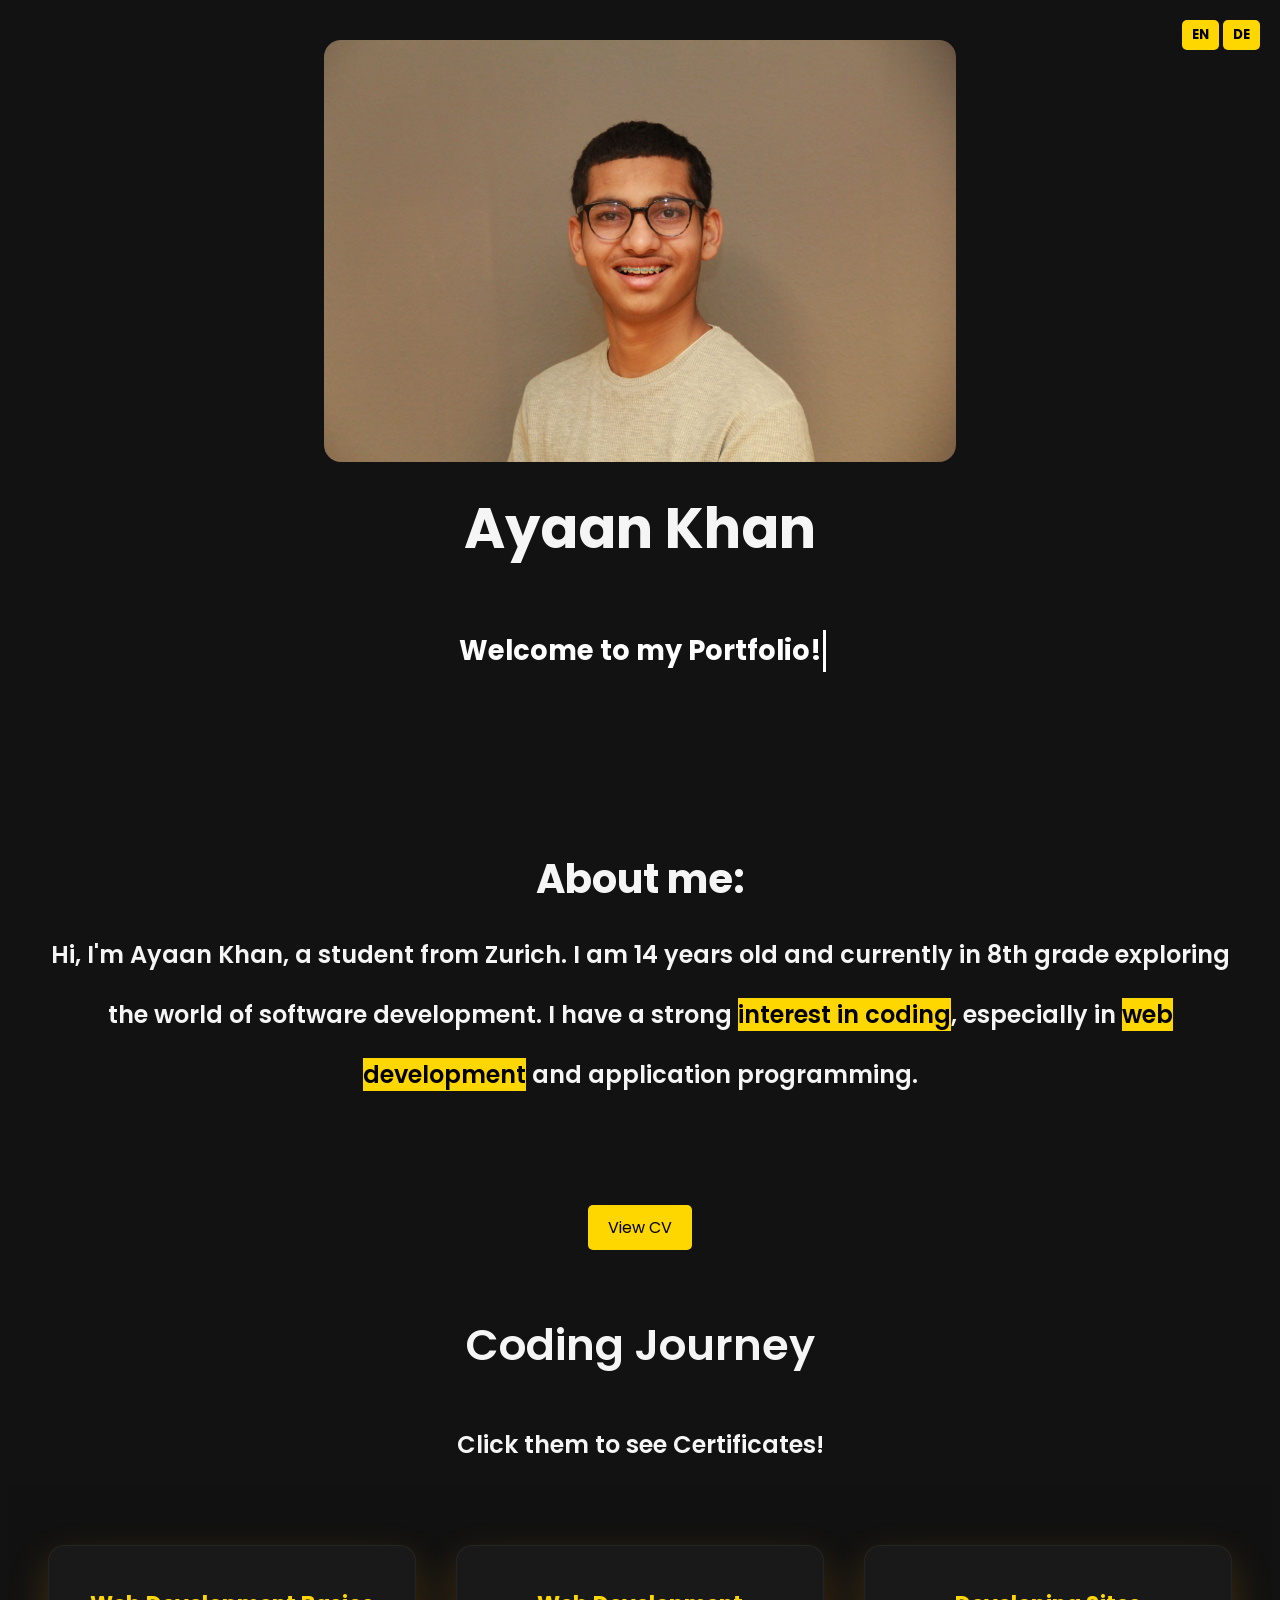
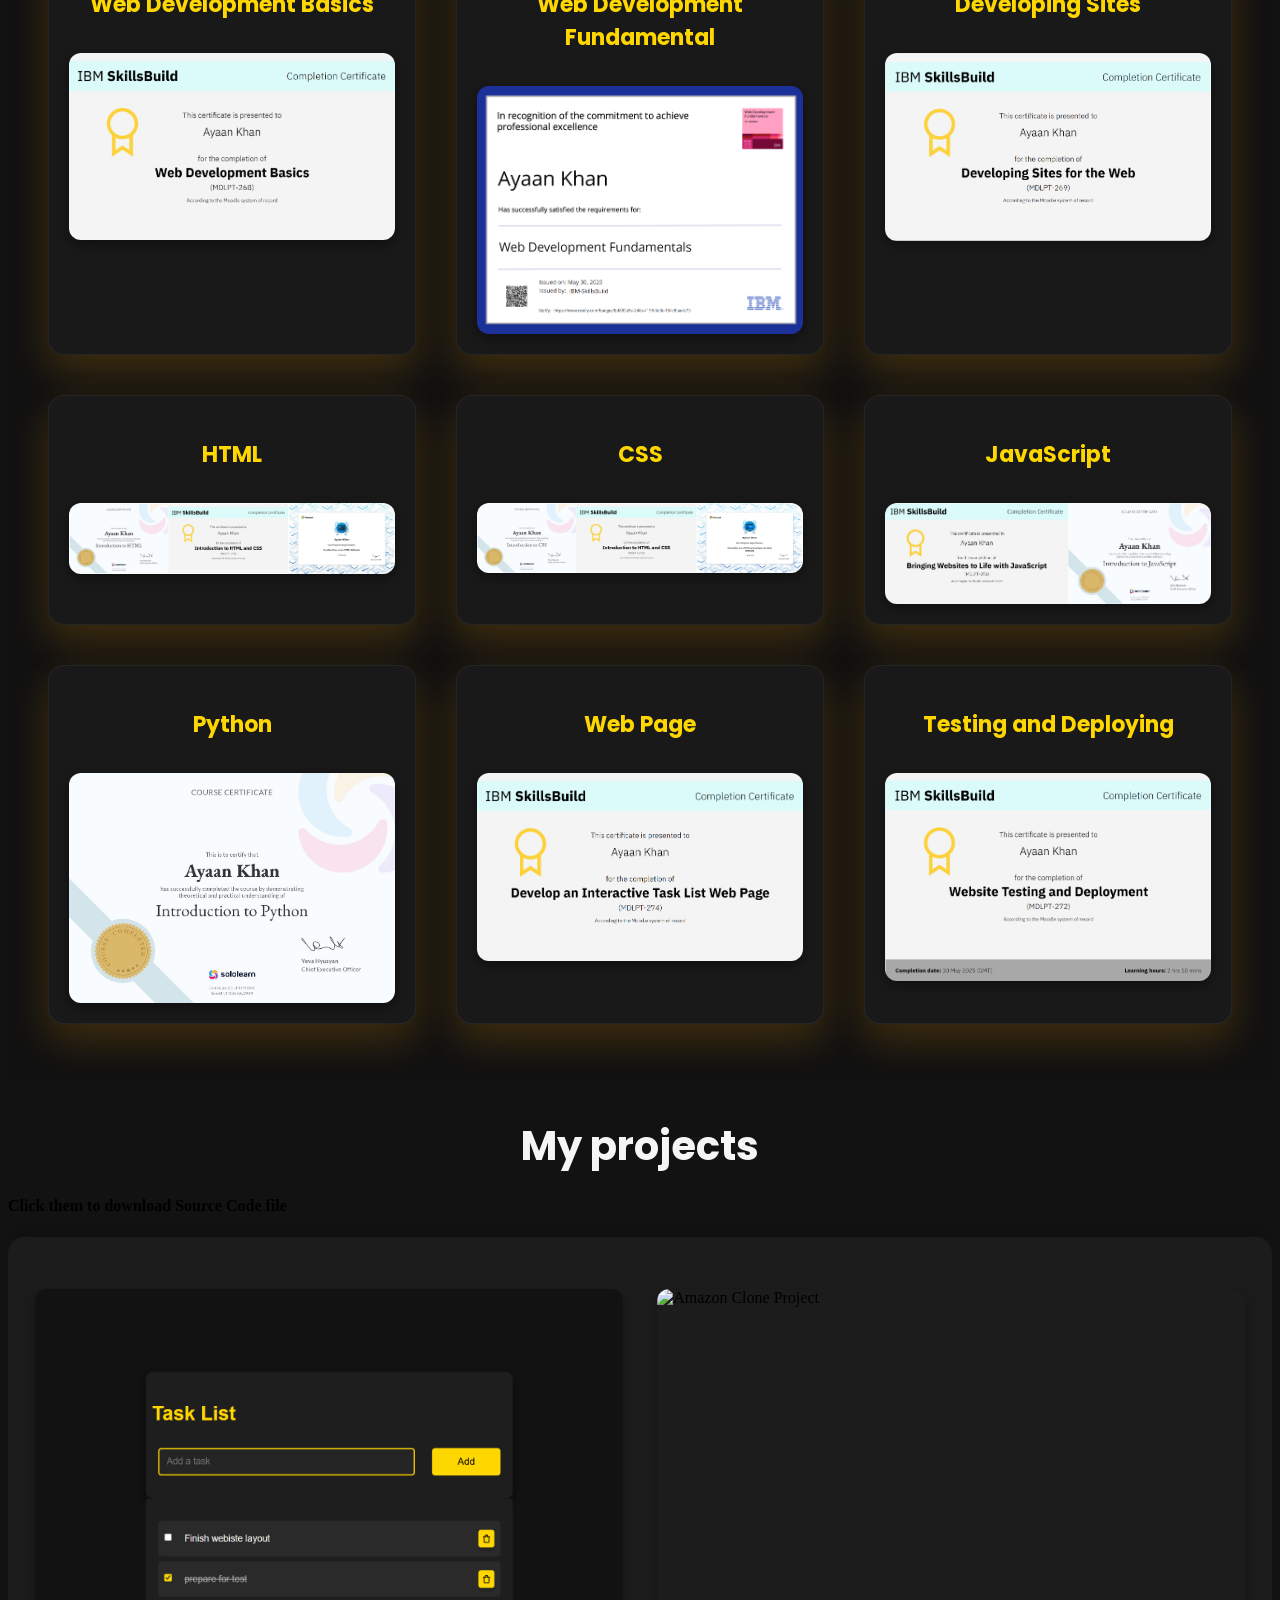
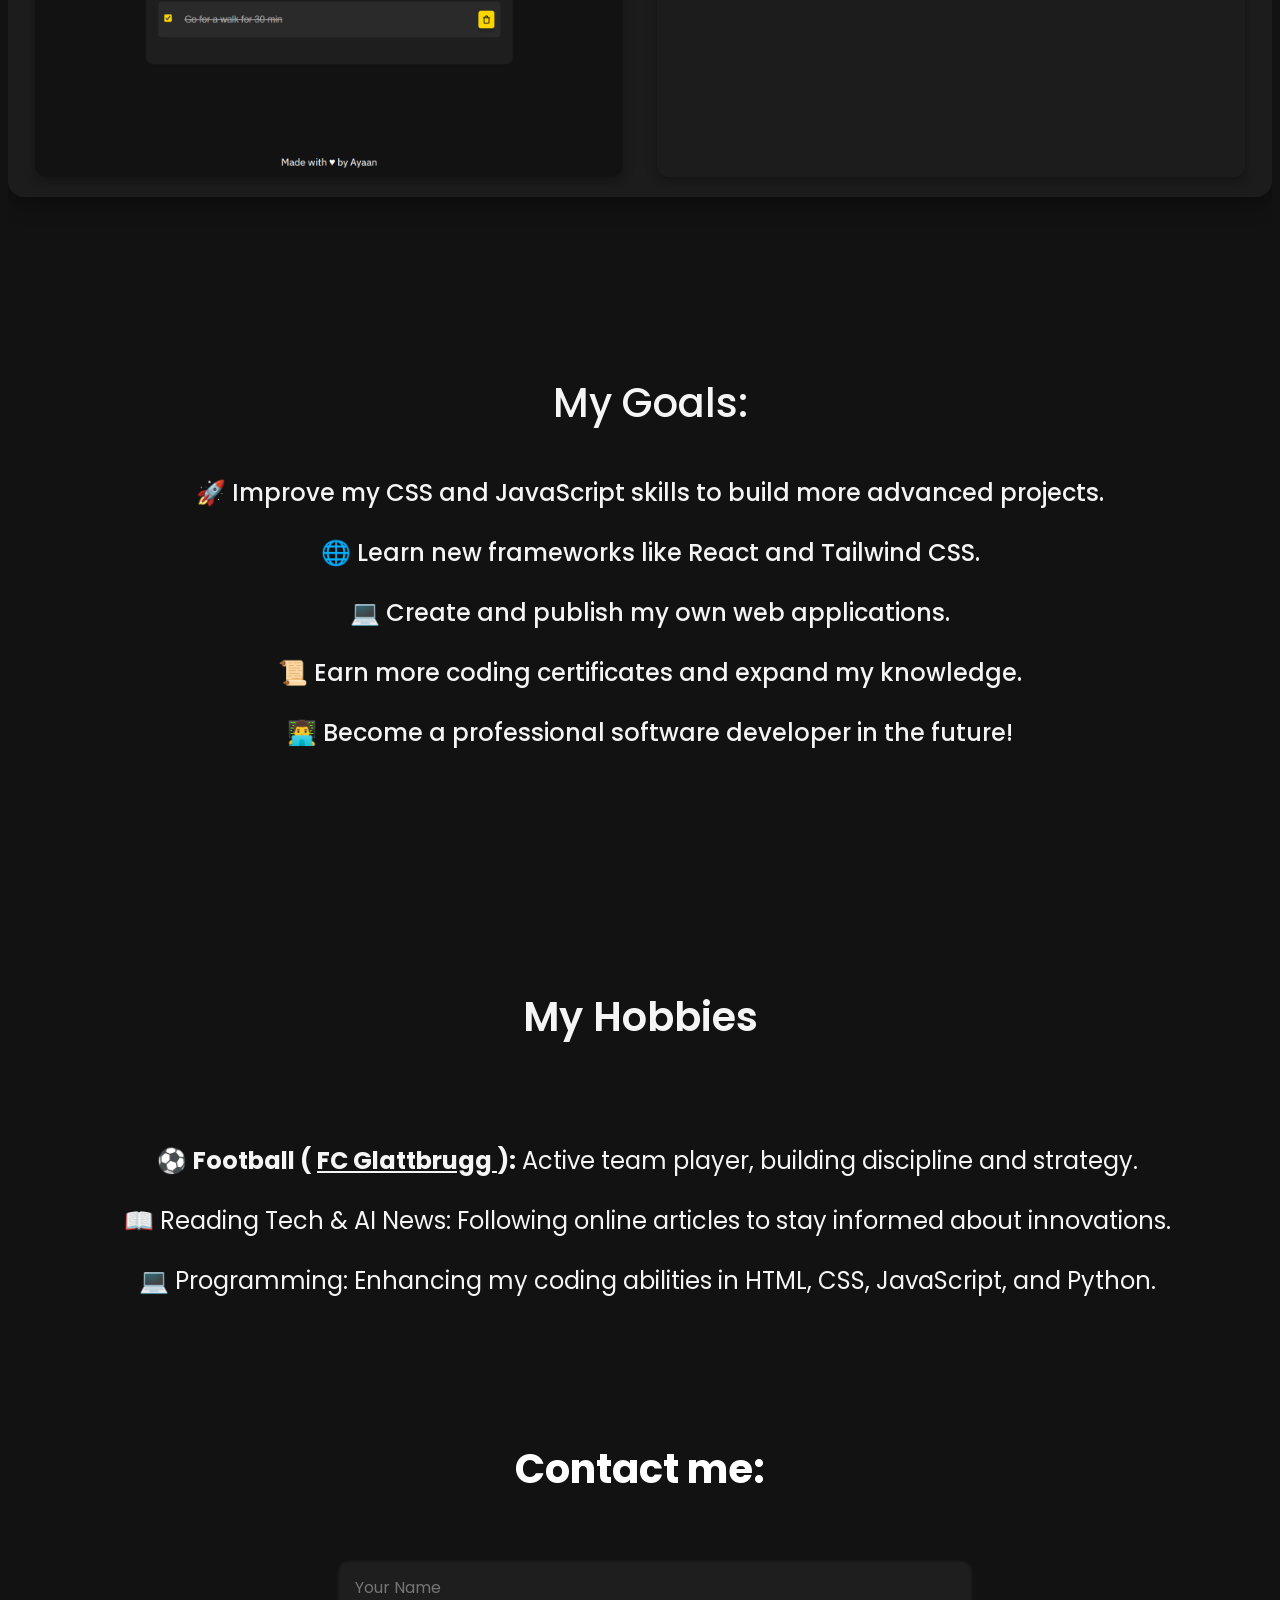
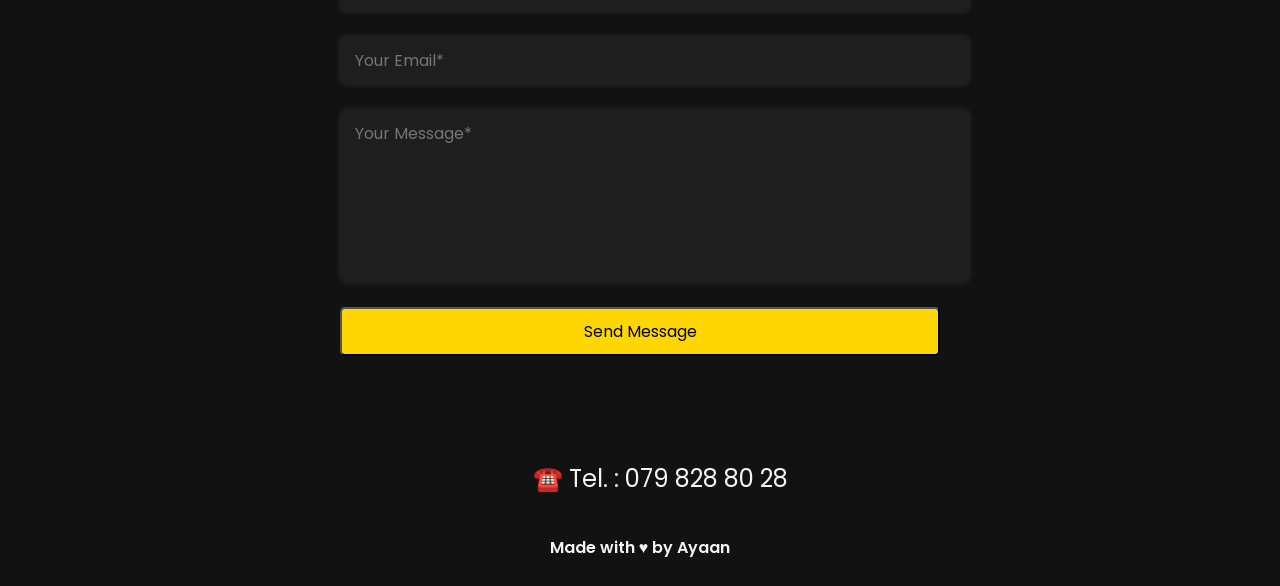
==== commit 925812ba: "Update index.html" ====
--- a/index.html
+++ b/index.html
@@ -187,13 +187,17 @@
     >
       My projects
     </h2>
+          <h4 class="projects-click" data-lang-de="Klicke sie für Source Code">Click them to download Source Code file</h4>
+
+    
 
     <div class="projects">
       <img src="Task list foto .png" alt="Project: Task List" class="task" />
       <img
-        src="Portfolio examp.png"
-        alt="Project: Portfolio Example"
-        class="task"
+        src="shop.png"
+    alt="Amazon Clone Project"
+    class="task"
+    onclick="window.location.href='AMAZON.zip'"
       />
     </div>
 
--- a/style.css
+++ b/style.css
@@ -339,6 +339,7 @@
 }
 
 .section-title {
+  font-family: 'Poppins', sans-serif;
   font-size: 36px;
   font-weight: 800;
   margin-bottom: 10px;
@@ -350,48 +351,47 @@
   color: #ccc;
 }
 
+/* === Certificates Grid === */
 .certificates-grid {
   display: grid;
   grid-template-columns: repeat(auto-fit, minmax(300px, 1fr));
   gap: 40px;
-  max-width: 1000px;
-  margin: auto;
+  max-width: 1200px;
+  margin: 0 auto;
+  padding: 0 20px;
 }
 
 .certificate-item {
-  background-color: #1c1c1c;
+  background-color: #1a1919;
   border-radius: 16px;
   padding: 20px;
-  box-shadow: 0 8px 20px rgba(0, 0, 0, 0.3);
-  transition: transform 0.3s ease;
+  box-shadow: 0 16px 40px rgba(255, 165, 0, 0.2); 
+  border: 1px solid rgba(255, 255, 255, 0.05);  
+  transition: transform 0.3s ease, box-shadow 0.3s ease;
+  font-family: 'Poppins', sans-serif;
+  font-size: 16px;
+  color: #ccc;
 }
 
 .certificate-item:hover {
-  transform: translateY(-5px);
+  transform: translateY(-9px);
+  box-shadow: 0 30px 50px rgba(255, 165, 0, 0.35);
 }
 
 .certificate-item h3 {
   font-size: 22px;
   margin-bottom: 15px;
-}
+  color: #ffd700;
+}
+
 
 .certificate-item img {
   width: 100%;
   height: auto;
   border-radius: 12px;
-}
-.certificate-item {
-  font-size: 16px;
-  color: #ccc;
-  font-family: poppins;
-}
-
-.coding-journey .section-title {
-  font-family: poppins;
-  font-size: 36px;
-  font-weight: 800;
-  margin-bottom: 10px;
-}
+  box-shadow: 0 4px 12px rgba(0,0,0,0.4);
+}
+
 
 .lightbox-thumb {
   cursor: pointer;
@@ -466,3 +466,4 @@
   top: 0;
   left: 0;
 }
+
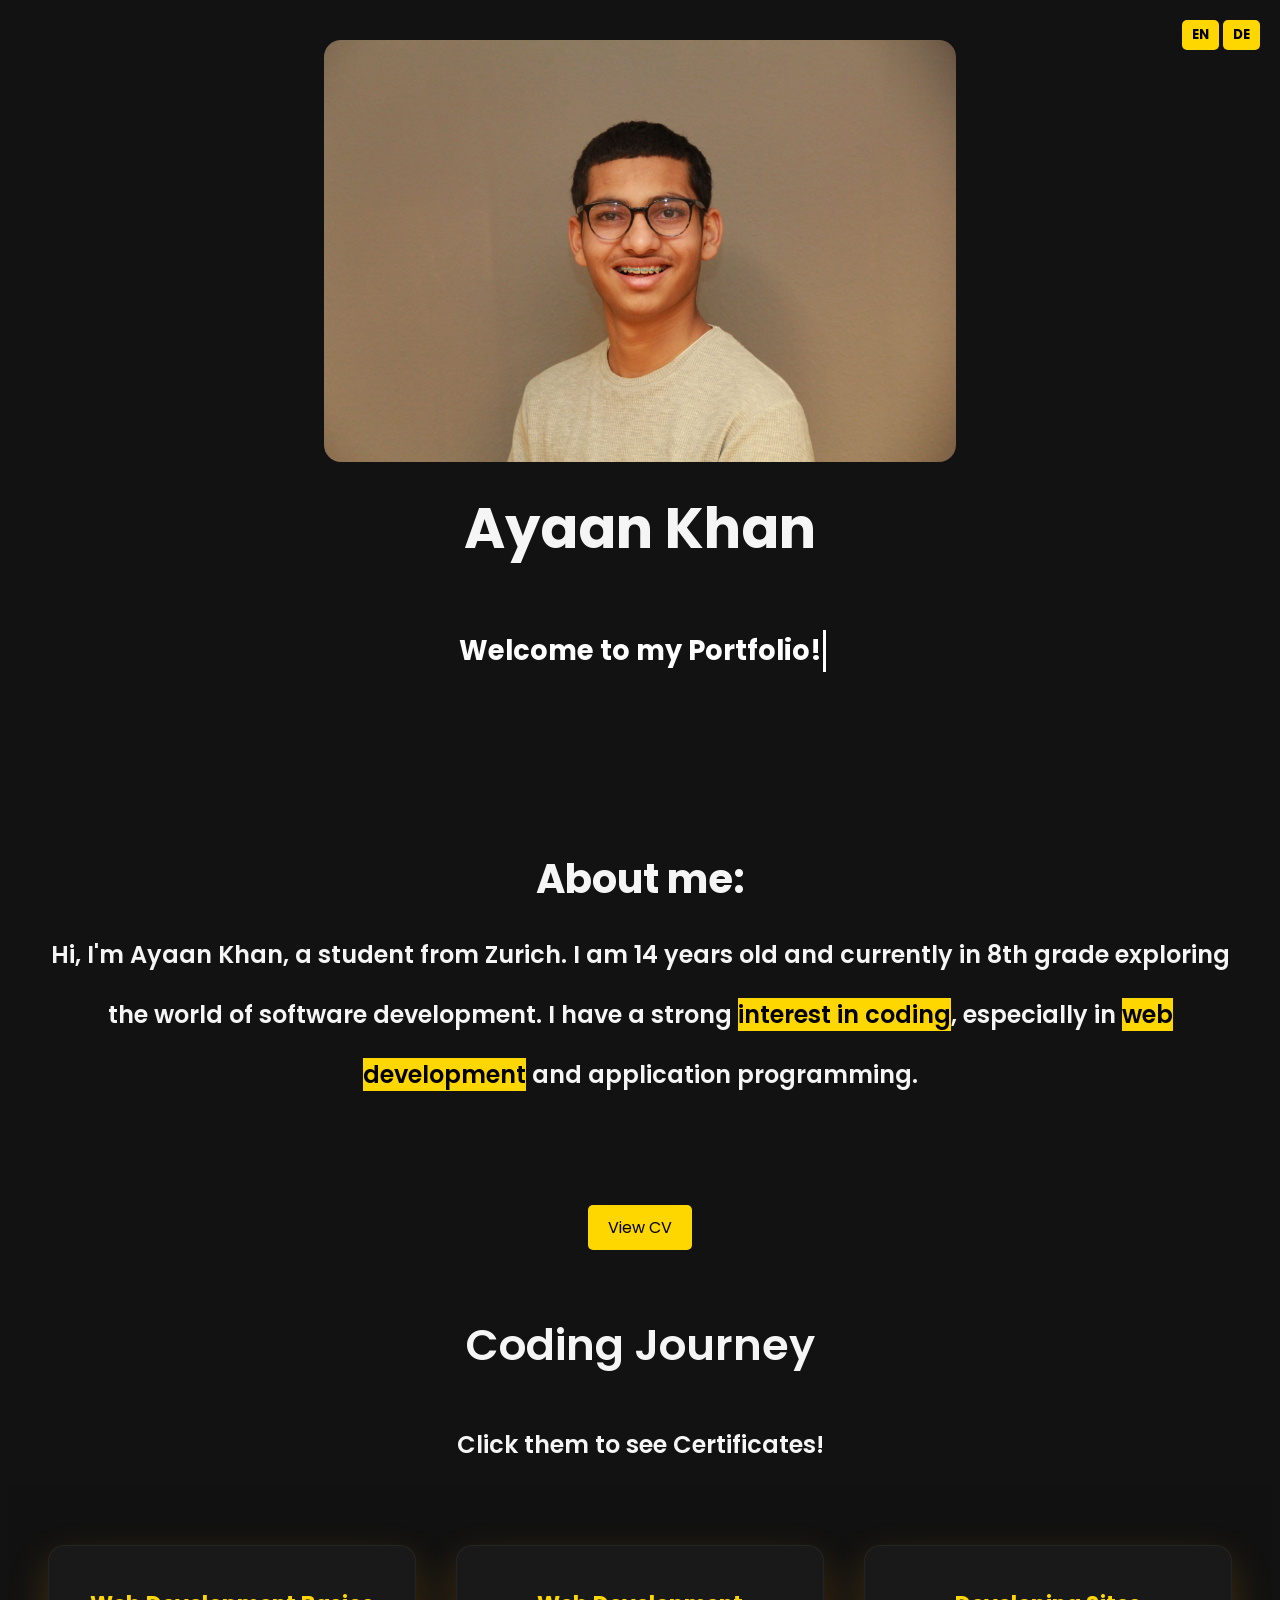
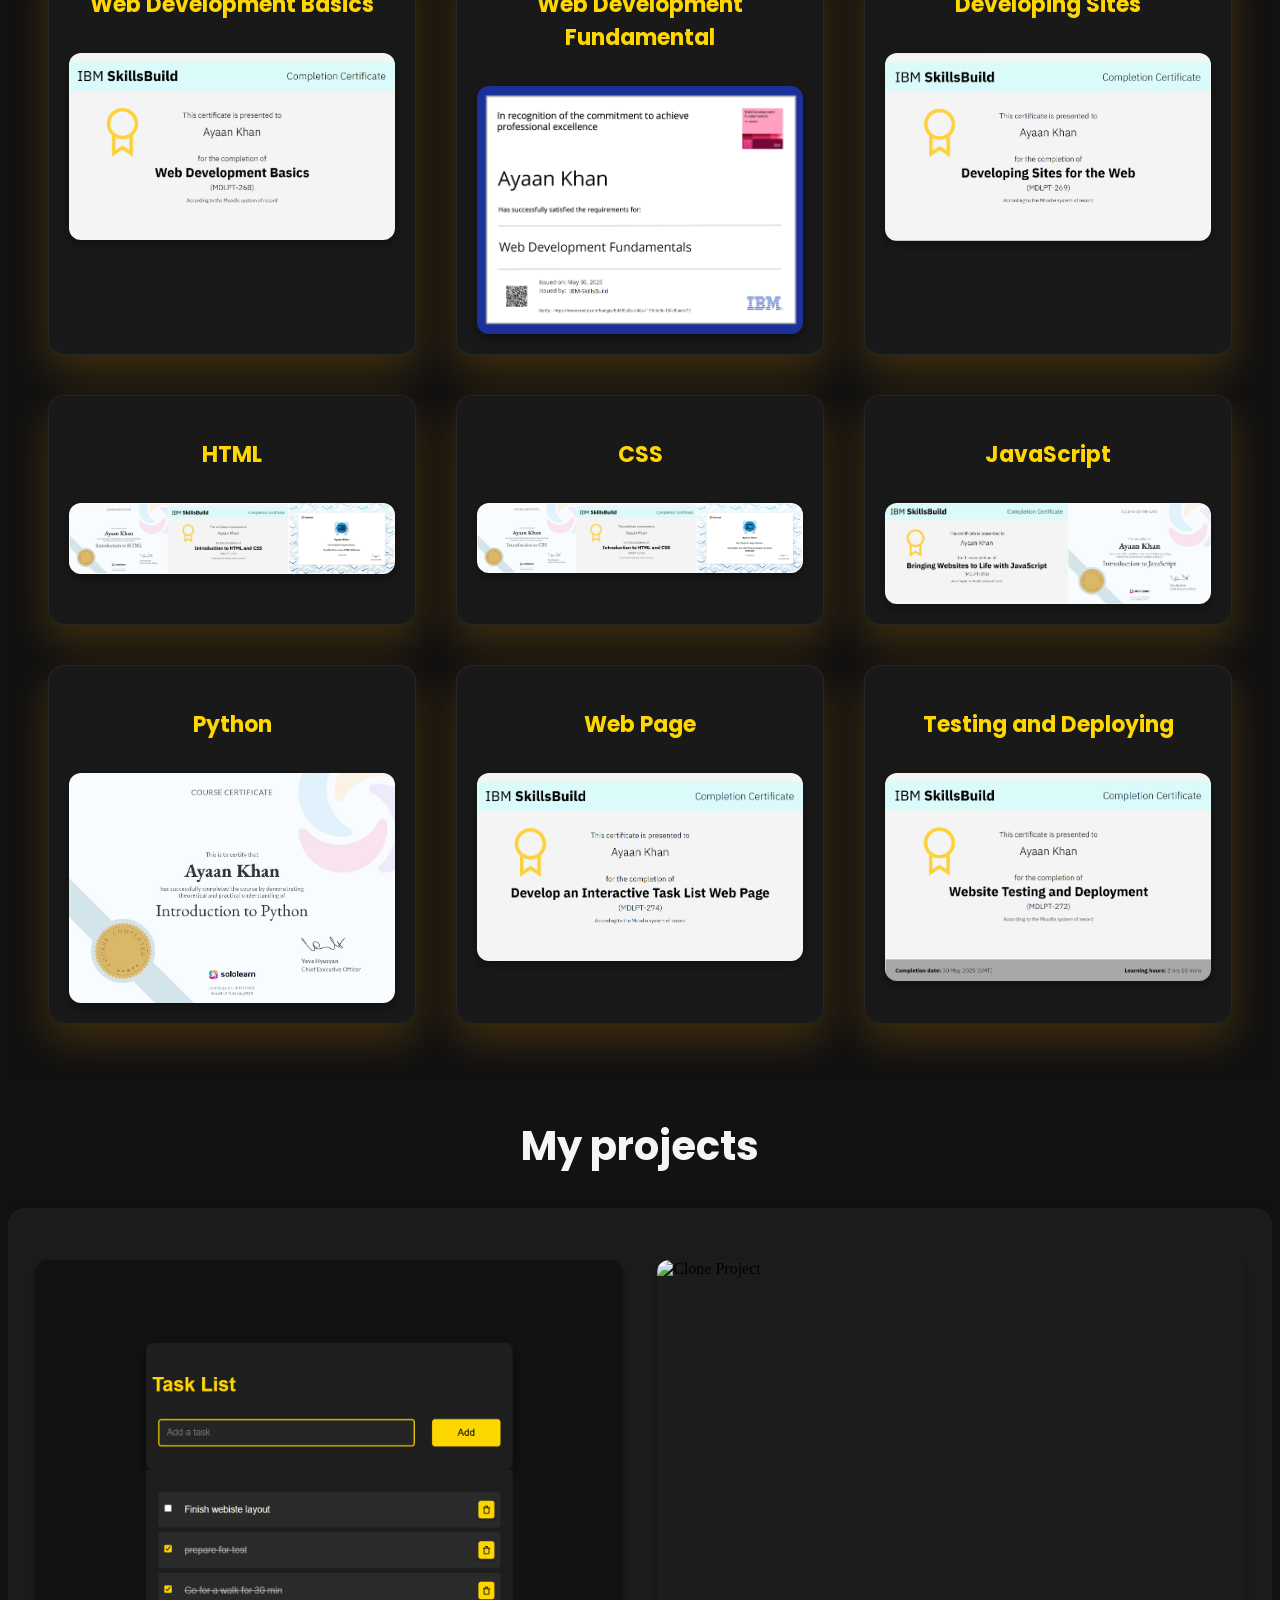
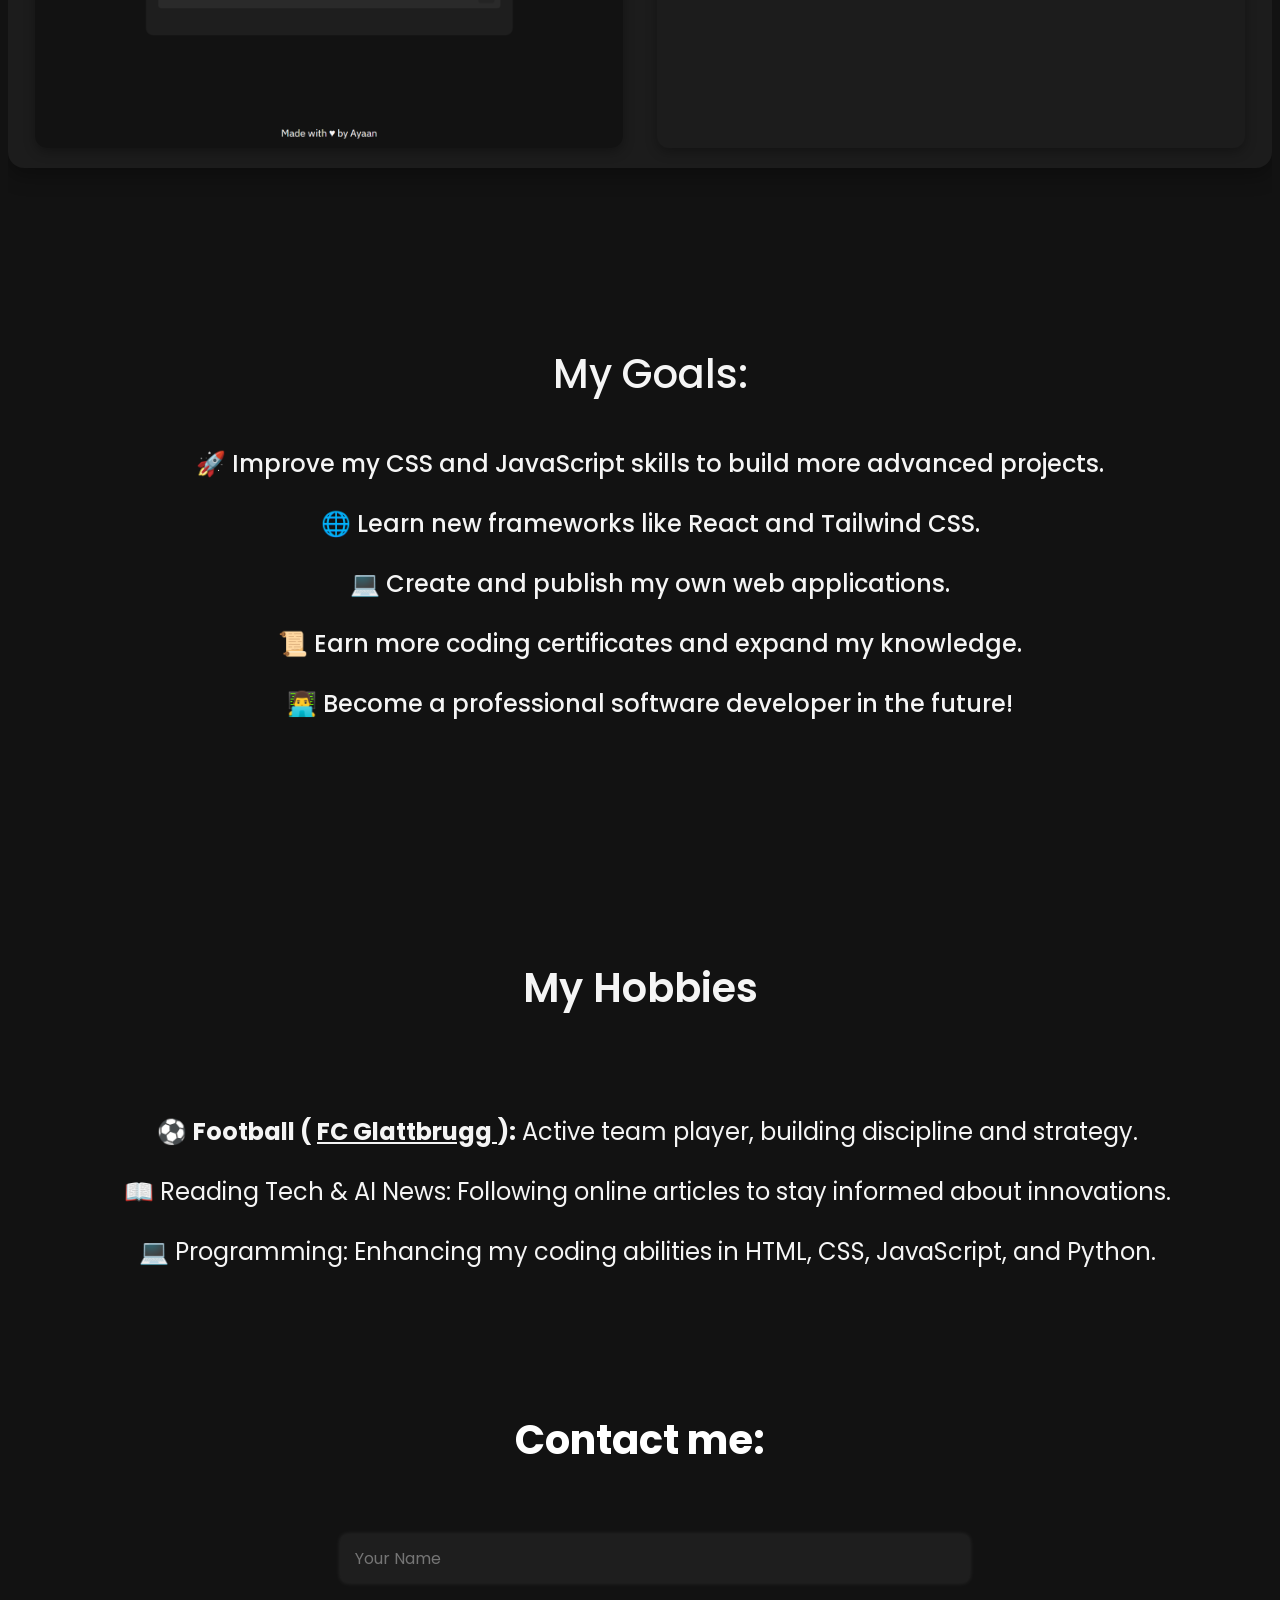
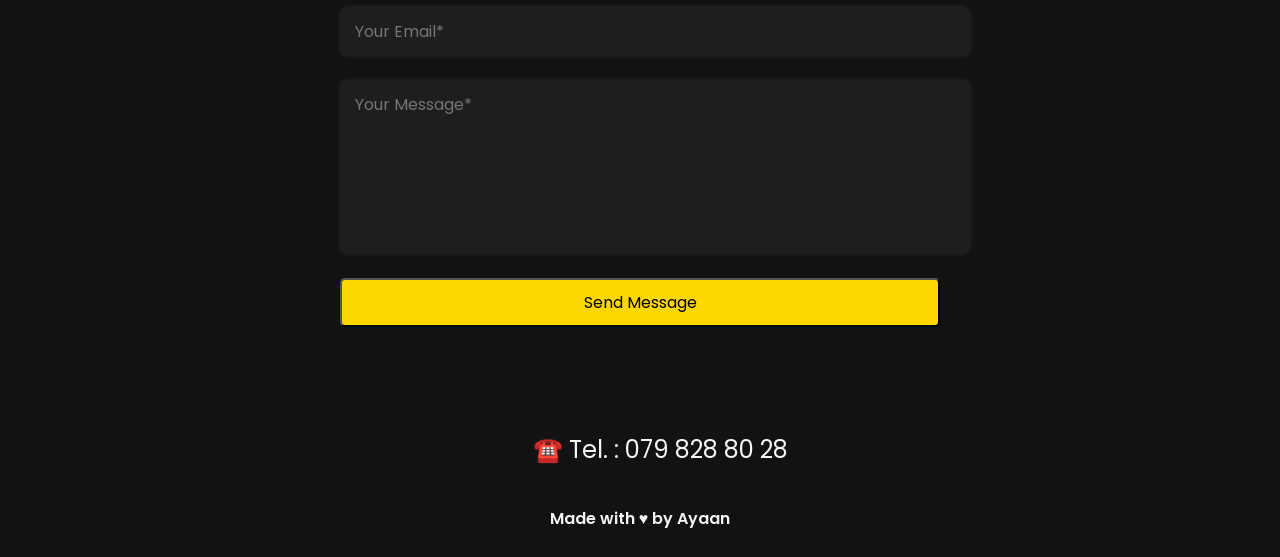
==== commit 56621025: "Update index.html" ====
--- a/index.html
+++ b/index.html
@@ -1,4 +1,4 @@
-<!DOCTYPE html>
+ <!DOCTYPE html>
 <html lang="en">
   <head>
     <meta charset="UTF-8" />
@@ -12,7 +12,10 @@
       rel="stylesheet"
     />
     <link href="https://unpkg.com/aos@2.3.1/dist/aos.css" rel="stylesheet" />
-    <link href="https://cdn.jsdelivr.net/npm/lightbox2@2/dist/css/lightbox.min.css" rel="stylesheet" />
+    <link
+      href="https://cdn.jsdelivr.net/npm/lightbox2@2/dist/css/lightbox.min.css"
+      rel="stylesheet"
+    />
 
     <title>Ayaan Portfolio</title>
   </head>
@@ -110,75 +113,87 @@
       </p>
     </div>
 
-   <section class="coding-journey">
-  <div class="certificates-grid">
-    
-    <div class="certificate-item">
-      <h3>Web Development Basics</h3>
-      <a href="IBM_Web development basics.png" data-lightbox="gallery">
-        <img src="IBM_Web development basics.png" alt="Web Development Basics Certificate" />
-      </a>
-    </div>
-
-    <div class="certificate-item">
-      <h3>Web Development Fundamental</h3>
-      <a href="IBM_Fundamental.png" data-lightbox="gallery">
-        <img src="IBM_Fundamental.png" alt="Web Development Fundamental Certificate" />
-      </a>
-    </div>
-
-    <div class="certificate-item">
-      <h3>Developing Sites</h3>
-      <a href="IBM_Developing_Web.png" data-lightbox="gallery">
-        <img src="IBM_Developing_Web.png" alt="Developing Sites Certificate" />
-      </a>
-    </div>
-
-    <div class="certificate-item">
-      <h3>HTML</h3>
-      <a href="Ayaan_HTML_Diplome.jpg" data-lightbox="gallery">
-        <img src="Ayaan_HTML_Diplome.jpg" alt="HTML Certificate" />
-      </a>
-    </div>
-
-    <div class="certificate-item">
-      <h3>CSS</h3>
-      <a href="Ayaan_CSS_Diplome.png" data-lightbox="gallery">
-        <img src="Ayaan_CSS_Diplome.png" alt="CSS Certificate" />
-      </a>
-    </div>
-
-    <div class="certificate-item">
-      <h3>JavaScript</h3>
-      <a href="Ayaan_JavaScript_Diplome.jpg" data-lightbox="gallery">
-        <img src="Ayaan_JavaScript_Diplome.jpg" alt="JavaScript Certificate" />
-      </a>
-    </div>
-
-    <div class="certificate-item">
-      <h3>Python</h3>
-      <a href="Ayaan_Diplom_Python.jpg" data-lightbox="gallery">
-        <img src="Ayaan_Diplom_Python.jpg" alt="Python Certificate" />
-      </a>
-    </div>
-
-    <div class="certificate-item">
-      <h3>Web Page</h3>
-      <a href="tasklist_certifcate.png" data-lightbox="gallery">
-        <img src="tasklist_certifcate.png" alt="Web Page Certificate" />
-      </a>
-    </div>
-
-    <div class="certificate-item">
-      <h3>Testing and Deploying</h3>
-      <a href="Ayaan_JavaScript_Diplome.jpg" data-lightbox="gallery">
-        <img src="website testing deployment.png" alt="Testing and Deployment Certificate" />
-      </a>
-    </div>
-
-  </div>
-</section>
-
+    <section class="coding-journey">
+      <div class="certificates-grid">
+        <div class="certificate-item">
+          <h3>Web Development Basics</h3>
+          <a href="IBM_Web development basics.png" data-lightbox="gallery">
+            <img
+              src="IBM_Web development basics.png"
+              alt="Web Development Basics Certificate"
+            />
+          </a>
+        </div>
+
+        <div class="certificate-item">
+          <h3>Web Development Fundamental</h3>
+          <a href="IBM_Fundamental.png" data-lightbox="gallery">
+            <img
+              src="IBM_Fundamental.png"
+              alt="Web Development Fundamental Certificate"
+            />
+          </a>
+        </div>
+
+        <div class="certificate-item">
+          <h3>Developing Sites</h3>
+          <a href="IBM_Developing_Web.png" data-lightbox="gallery">
+            <img
+              src="IBM_Developing_Web.png"
+              alt="Developing Sites Certificate"
+            />
+          </a>
+        </div>
+
+        <div class="certificate-item">
+          <h3>HTML</h3>
+          <a href="Ayaan_HTML_Diplome.jpg" data-lightbox="gallery">
+            <img src="Ayaan_HTML_Diplome.jpg" alt="HTML Certificate" />
+          </a>
+        </div>
+
+        <div class="certificate-item">
+          <h3>CSS</h3>
+          <a href="Ayaan_CSS_Diplome.png" data-lightbox="gallery">
+            <img src="Ayaan_CSS_Diplome.png" alt="CSS Certificate" />
+          </a>
+        </div>
+
+        <div class="certificate-item">
+          <h3>JavaScript</h3>
+          <a href="Ayaan_JavaScript_Diplome.jpg" data-lightbox="gallery">
+            <img
+              src="Ayaan_JavaScript_Diplome.jpg"
+              alt="JavaScript Certificate"
+            />
+          </a>
+        </div>
+
+        <div class="certificate-item">
+          <h3>Python</h3>
+          <a href="Ayaan_Diplom_Python.jpg" data-lightbox="gallery">
+            <img src="Ayaan_Diplom_Python.jpg" alt="Python Certificate" />
+          </a>
+        </div>
+
+        <div class="certificate-item">
+          <h3>Web Page</h3>
+          <a href="tasklist_certifcate.png" data-lightbox="gallery">
+            <img src="tasklist_certifcate.png" alt="Web Page Certificate" />
+          </a>
+        </div>
+
+        <div class="certificate-item">
+          <h3>Testing and Deploying</h3>
+          <a href="Ayaan_JavaScript_Diplome.jpg" data-lightbox="gallery">
+            <img
+              src="website testing deployment.png"
+              alt="Testing and Deployment Certificate"
+            />
+          </a>
+        </div>
+      </div>
+    </section>
 
     <h2
       class="projectsHeading"
@@ -187,18 +202,11 @@
     >
       My projects
     </h2>
-          <h4 class="projects-click" data-lang-de="Klicke sie für Source Code">Click them to download Source Code file</h4>
-
-    
+    <h4 class="projects-click" data-lang-de="Klicke sie für Source Code"></h4>
 
     <div class="projects">
       <img src="Task list foto .png" alt="Project: Task List" class="task" />
-      <img
-        src="shop.png"
-    alt="Amazon Clone Project"
-    class="task"
-    onclick="window.location.href='AMAZON.zip'"
-      />
+      <img src="shop.png" alt=" Clone Project" class="task" />
     </div>
 
     <div data-aos="fade-up" data-aos-duration="3000">
@@ -352,7 +360,7 @@
     <ul class="div1">
       <li class="Contact">☎️ Tel. : 079 828 80 28</li>
     </ul>
- <p
+    <p
       class="end"
       data-lang-en="Made with ♥ by Ayaan"
       data-lang-de="Erstellt mit ♥ von Ayaan"
@@ -365,29 +373,27 @@
       AOS.init();
     </script>
 
-  <!-- Particles for background -->
-  <script src="https://cdn.jsdelivr.net/particles.js/2.0.0/particles.min.js"></script>
-
-  <!-- custamisation for behind -->
-  <script>
-    particlesJS("particles-js", {
-      "particles": {
-        "number": { "value": 80 },
-        "color": { "value": "#ffffff" },
-        "shape": { "type": "circle" },
-        "opacity": { "value": 0.5 },
-        "size": { "value": 3 },
-        "move": { "enable": true, "speed": 2 }
-      },
-      "interactivity": {
-        "events": {
-          "onhover": { "enable": true, "mode": "repulse" }
-        }
-      }
-    });
-  </script>
-   <script src="https://cdn.jsdelivr.net/npm/lightbox2@2/dist/js/lightbox.min.js"></script>
-
+    <!-- Particles for background -->
+    <script src="https://cdn.jsdelivr.net/particles.js/2.0.0/particles.min.js"></script>
+
+    <!-- custamisation for behind -->
+    <script>
+      particlesJS("particles-js", {
+        particles: {
+          number: { value: 80 },
+          color: { value: "#ffffff" },
+          shape: { type: "circle" },
+          opacity: { value: 0.5 },
+          size: { value: 3 },
+          move: { enable: true, speed: 2 },
+        },
+        interactivity: {
+          events: {
+            onhover: { enable: true, mode: "repulse" },
+          },
+        },
+      });
+    </script>
+    <script src="https://cdn.jsdelivr.net/npm/lightbox2@2/dist/js/lightbox.min.js"></script>
   </body>
 </html>
-  
--- a/style.css
+++ b/style.css
@@ -442,6 +442,7 @@
   object-fit: cover;
   transition: transform 0.3s ease;
   box-shadow: 0 4px 12px rgba(0, 0, 0, 0.3);
+  
 }
 .projectsHeading {
   font-family: poppins;
@@ -467,3 +468,19 @@
   left: 0;
 }
 
+.projects-click {
+  font-family: poppins;
+  color: #f5f5f5;
+  font-size: 1.5rem;
+  text-align: center;
+}
+
+
+
+
+
+
+
+
+
+
